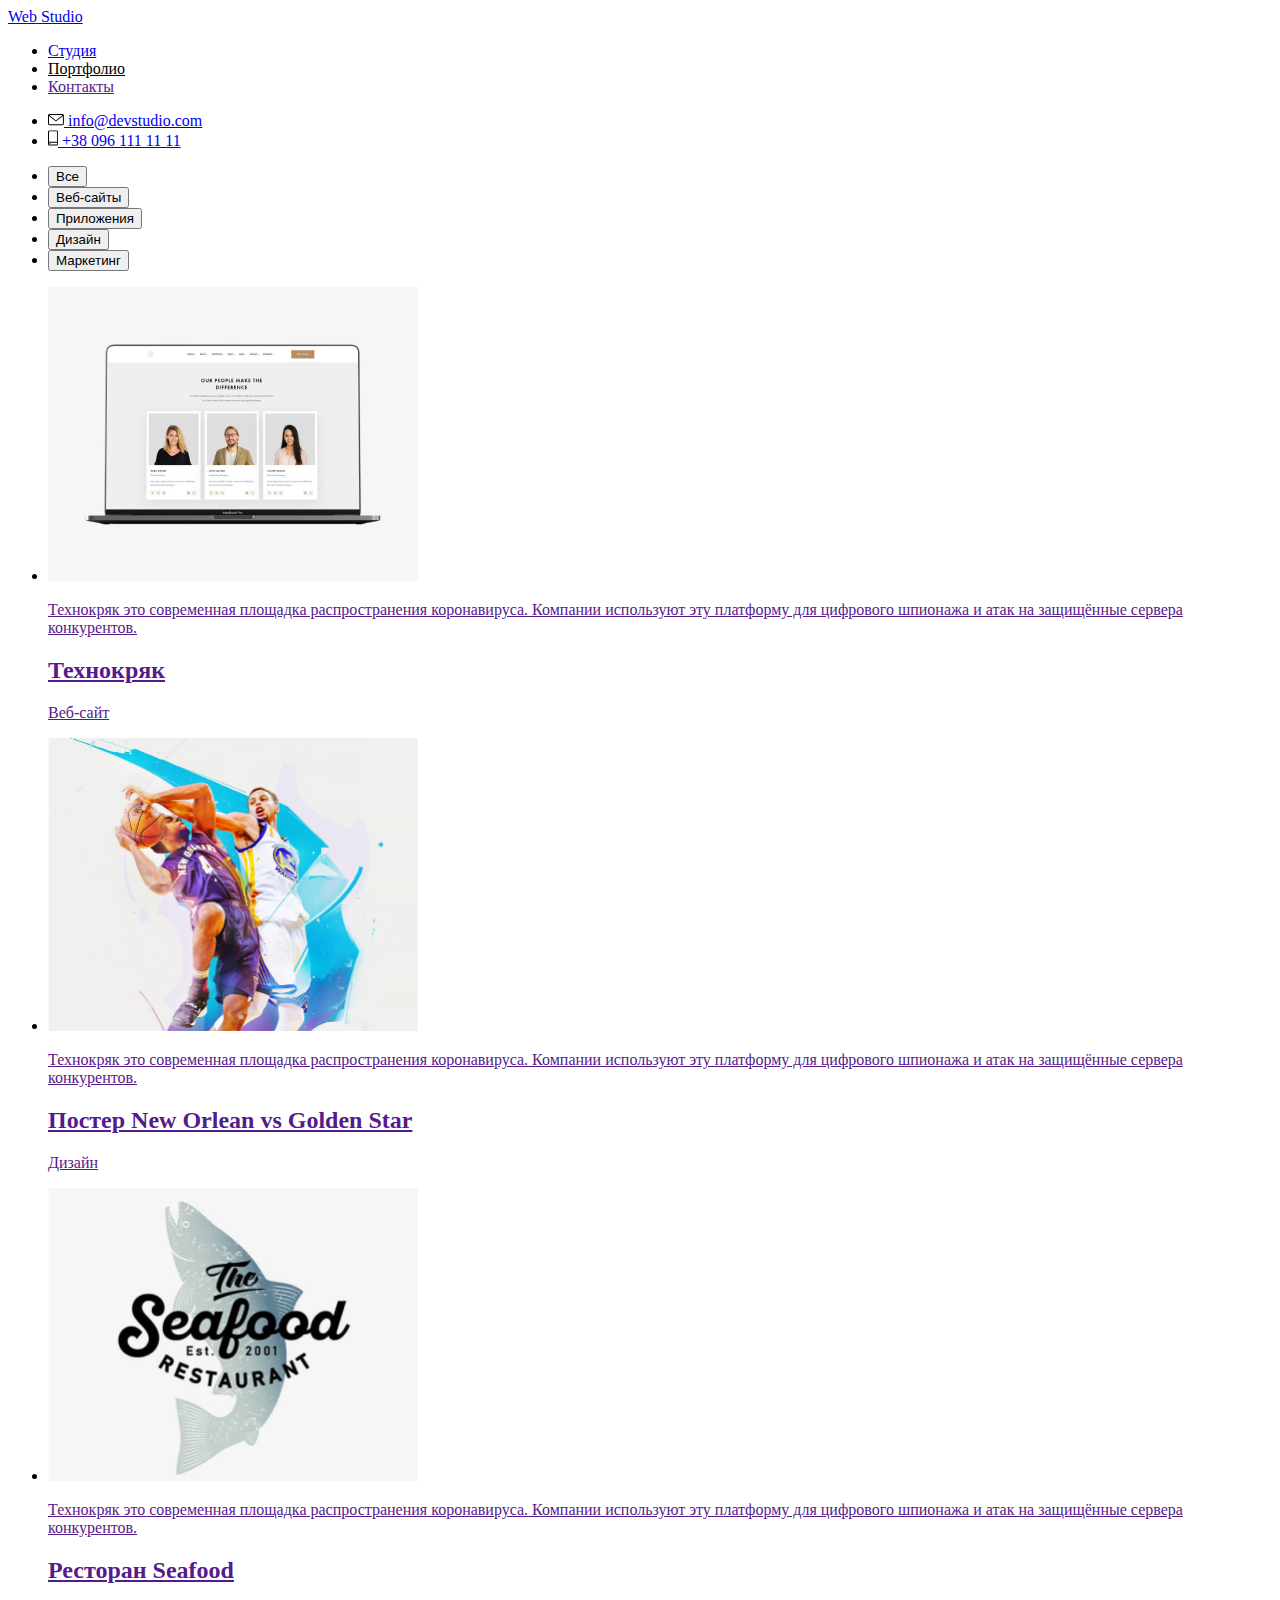
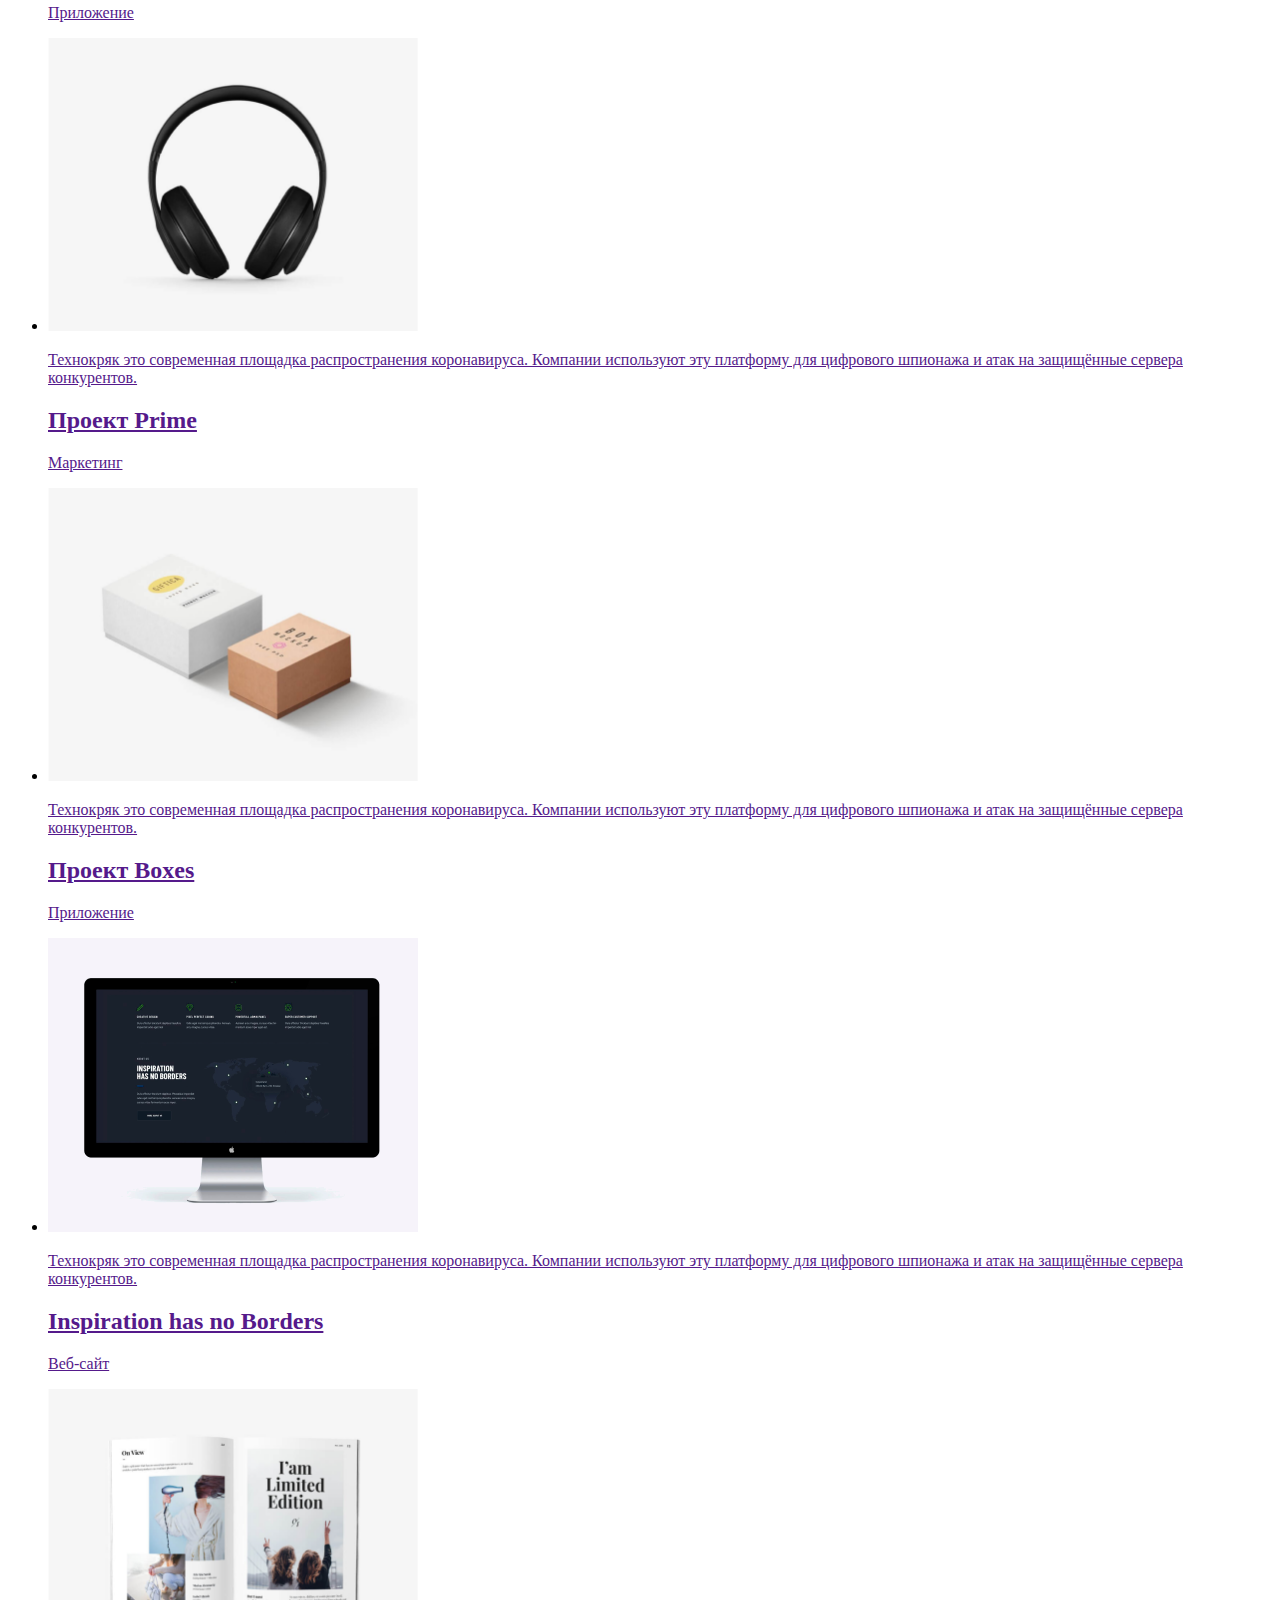
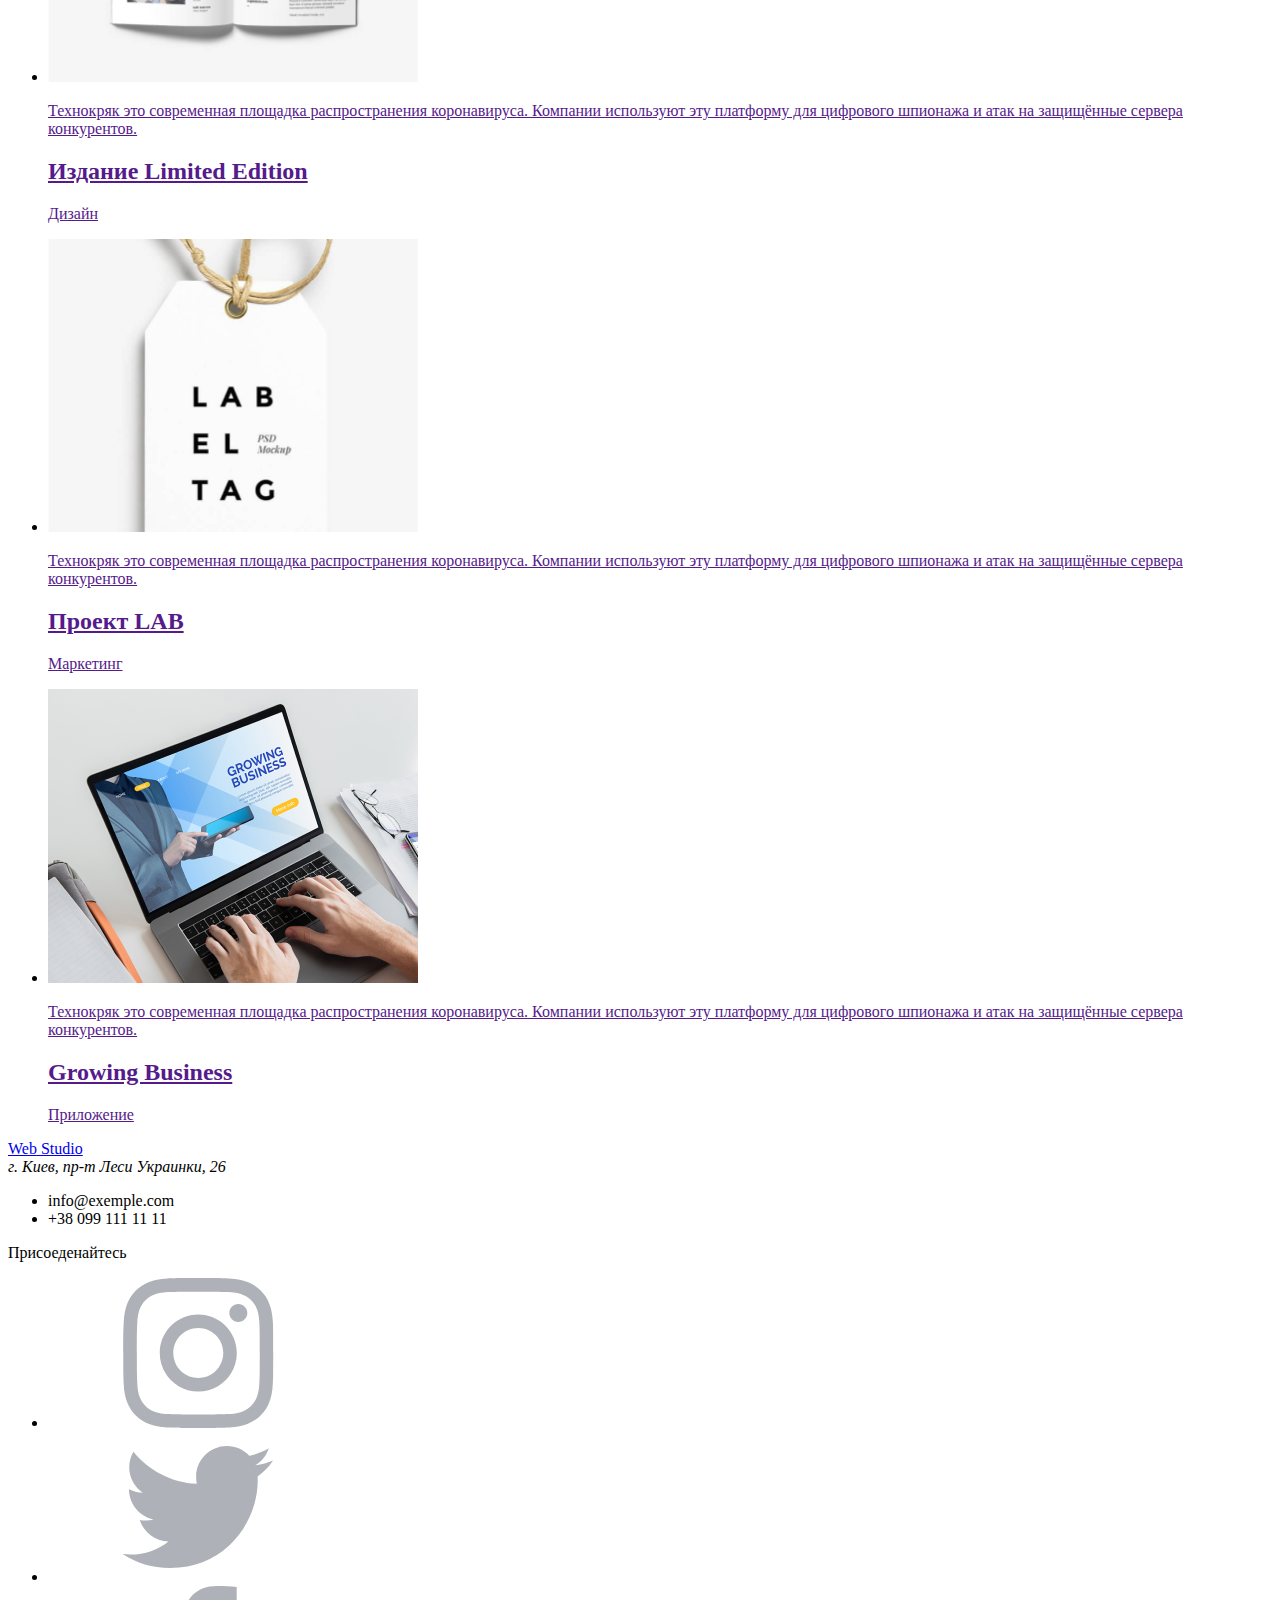
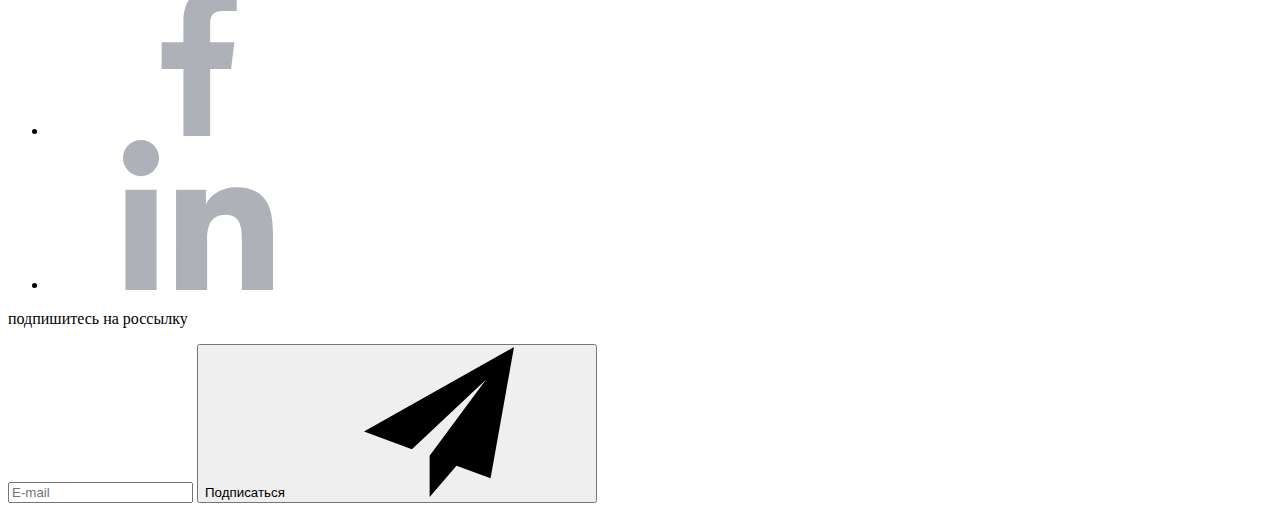
==== portfolio.html @ 9285f912 "верстает Студию в сцсс" ====
<!DOCTYPE html>
<html lang="ru">
<head>
    <meta charset="UTF-8">
    <meta name="viewport" content="width=device-width, initial-scale=1.0">
    <title>Portfolio</title>
    <link href="https://fonts.googleapis.com/css2?family=Raleway:wght@700&family=Roboto:wght@400;500;700;900&display=swap" 
          rel="stylesheet">
    <link rel="stylesheet" href="./css/styles.css">
    <link rel="stylesheet" href="./css/normalize.css"/>
</head>
<body>

    <!--шапка страницы-->
    <header  class="conteiner page-header">
        <nav class=" navigation">
            <a href="./index.html" class="logo"><span class="web">Web</span> Studio</a>
            
            <ul class="site-nav list">  
                <li class="link-item">
                    <a href="./index.html" class="link">Студия</a>
                </li>
                <li class="link-item">
                    <a href="./portfolio.html" class="curent link" style="color: var(--accent-color)">Портфолио</a>
                </li>
                <li class="link-item">
                    <a href="" class="link">Контакты</a>
                </li>      
            </ul>
        </nav>

        <ul class="site-auth list">  
            <li class="link-item">
                <a href="mailto:info@devstudio.com" class="contact-link">
                    <svg class="header-svg" width="16" height="12">
                        <use href="./images/sprite.svg#icon-letter"></use>
                    </svg>
                    info@devstudio.com 
                </a>
            </li>
            <li class="link-item">
                <a href="tel:+380961111111" class="contact-link">
                    <svg class="header-svg" width="10" height="16">
                        <use href="./images/sprite.svg#icon-smartphone"></use>
                    </svg>
                 +38 096 111 11 11 
                </a>
            </li>
        </ul>
    </header>

    <main class="conteiner">
        <section class="section">

        <!--фильтры-->
            <div class="filters">
                <ul class="list filters flexbox">
                    <li><button class="button filters">Все</button></li>
                    <li><button class="button filters">Веб-сайты</button></li>
                    <li><button class="button filters">Приложения</button></li>
                    <li><button class="button filters">Дизайн</button></li>
                    <li><button class="button filters">Маркетинг</button></li>
                </ul>  
            </div>

         <!--проэкты-->
         <h2 hidden>проэкты</h2>
         <div class="projects-portfolio">
            <ul class="projects-list list">
                <li class="projects-item">
                    <a href="" class="projects-link">
                        <div class="efect">
                            <img src="./images/pic/ноут.png" width="370" alt="ноут">
                            <div class="effects-title">
                                <p>Технокряк это современная площадка распространения коронавируса. 
                                Компании используют эту платформу для цифрового шпионажа и атак на защищённые сервера конкурентов.</p>        
                            </div>
                        </div>
                        <div class="card">
                            <h2 class="title">Технокряк</h2>
                            <p class="text">Веб-сайт</p>
                        </div>
                    </a>
                </li>
                <li class="projects-item">
                    <a href="" class="projects-link">
                        <div class="efect">
                            <img src="./images/pic/баскетболисты.png" width="370" alt="баскетболисты">
                            <div class="effects-title">
                                <p>Технокряк это современная площадка распространения коронавируса. 
                                Компании используют эту платформу для цифрового шпионажа и атак на защищённые сервера конкурентов.</p>        
                            </div>
                        </div>
                        <div class="card">
                            <h2 class="title">Постер New Orlean vs Golden Star</h2>
                            <p class="text">Дизайн</p>
                        </div>
                    </a>
                </li>
                <li class="projects-item">
                    <a href="" class="projects-link">
                        <div class="efect">
                            <img src="./images/pic/ресторан.png" width="370" alt="ресторан">
                            <div class="effects-title">
                                <p>Технокряк это современная площадка распространения коронавируса. 
                                Компании используют эту платформу для цифрового шпионажа и атак на защищённые сервера конкурентов.</p>        
                            </div>
                        </div>
                        <div class="card">
                            <h2 class="title">Ресторан Seafood</h2>
                            <p class="text">Приложение</p>
                        </div>
                    </a>
                </li>
                <li class="projects-item">
                    <a href="" class="projects-link">
                        <div class="efect">
                            <img src="./images/pic/наушники.png" width="370" alt="наушники">
                            <div class="effects-title">
                                <p>Технокряк это современная площадка распространения коронавируса. 
                                Компании используют эту платформу для цифрового шпионажа и атак на защищённые сервера конкурентов.</p>        
                            </div>
                        </div>
                        <div class="card">
                            <h2 class="title">Проект Prime</h2>
                            <p class="text">Маркетинг</p>
                        </div>
                    </a>
                </li>
                <li class="projects-item">
                    <a href="" class="projects-link">
                        <div class="efect">
                            <img src="./images/pic/коробки.png" width="370" alt="коробки">
                            <div class="effects-title">
                                <p>Технокряк это современная площадка распространения коронавируса. 
                                Компании используют эту платформу для цифрового шпионажа и атак на защищённые сервера конкурентов.</p>        
                            </div>
                        </div>
                        <div class="card">
                            <h2 class="title">Проект Boxes</h2>
                            <p class="text">Приложение</p>
                        </div>
                    </a>
                </li>
                <li class="projects-item">
                    <a href="" class="projects-link">
                        <div class="efect">
                            <img src="./images/pic/computer.png" width="370" alt="computer">
                            <div class="effects-title">
                                <p>Технокряк это современная площадка распространения коронавируса. 
                                Компании используют эту платформу для цифрового шпионажа и атак на защищённые сервера конкурентов.</p>        
                            </div>
                        </div>
                        <div class="card">
                            <h2 class="title">Inspiration has no Borders</h2>
                            <p class="text">Веб-сайт</p>
                        </div>
                    </a>
                </li>
                <li class="projects-item">
                    <a href="" class="projects-link">
                        <div class="efect">
                            <img src="./images/pic/книга.png" width="370" alt="книга">
                            <div class="effects-title">
                                <p>Технокряк это современная площадка распространения коронавируса. 
                                Компании используют эту платформу для цифрового шпионажа и атак на защищённые сервера конкурентов.</p>        
                            </div>
                        </div>
                        <div class="card">
                            <h2 class="title">Издание Limited Edition</h2>
                            <p class="text">Дизайн</p>
                        </div>    
                    </a>
                </li>
                <li class="projects-item">
                    <a href="" class="projects-link">
                        <div class="efect">
                            <img src="./images/pic/лаб.png" width="370" alt="LABELTEG">
                            <div class="effects-title">
                                <p>Технокряк это современная площадка распространения коронавируса. 
                                Компании используют эту платформу для цифрового шпионажа и атак на защищённые сервера конкурентов.</p>        
                            </div>
                        </div>
                        <div class="card">
                            <h2 class="title">Проект LAB</h2>
                            <p class="text">Маркетинг</p>
                        </div>    
                    </a>
                </li>
                <li class="projects-item">
                    <a href="" class="projects-link">
                        <div class="efect">
                            <img src="./images/pic/notebook.png" width="370" alt="notebook">
                            <div class="effects-title">
                                <p>Технокряк это современная площадка распространения коронавируса. 
                                Компании используют эту платформу для цифрового шпионажа и атак на защищённые сервера конкурентов.</p>        
                            </div>
                        </div>
                        <div class="card">
                            <h2 class="title">Growing Business</h2>
                            <p class="text">Приложение</p>
                        </div>    
                    </a>
                </li>
            </ul>
         </div>
        </section> 
    </main>

    <!--подвал-->
    <footer class="section">
        <div class="conteiner footer">   
            
            <!--контакты-->
            <div class="footer-box footer-contacts">
                <a href="./index.html" class="logo logo-footer"><span class="web">Web</span> Studio</a>
                <address class="address-item">г. Киев, пр-т Леси Украинки, 26</address>  
                <ul class="list contacts">
                    <li class="contacts-item">info@exemple.com</li>
                    <li class="contacts-item">+38 099 111 11 11</li>
                </ul>     
            </div>

            <!--соц.сети-->
            <div class="footer-box join ">
                <p class="text-footer">Присоеденайтесь</p>
                <ul class="list links-box-footer">
                    <li class="social-links-footer">
                        <a class="icon-link" href="" aria-label="Cсылка на instagram">
                            <svg class="icon-svg footer-svg">
                                <use href="./images/sprite.svg#icon-instagram"></use>
                            </svg>
                        </a>
                    </li>
                    <li class="social-links-footer">
                        <a class="icon-link" href="" aria-label="Cсылка на twitter">
                            <svg class="icon-svg footer-svg">
                                <use href="./images/sprite.svg#icon-twitter"></use>
                            </svg>
                        </a>
                    </li>
                    <li class="social-links-footer">
                        <a class="icon-link" href="" aria-label="Cсылка на facebook">
                            <svg class="icon-svg footer-svg">
                                <use href="./images/sprite.svg#icon-facebook"></use>
                            </svg>
                        </a>
                    </li>
                    <li class="social-links-footer">
                        <a class="icon-link" href="" aria-label="Cсылка на linkedin">
                            <svg class="icon-svg footer-svg">
                                <use href="./images/sprite.svg#icon-linkedin"></use>
                            </svg>
                        </a>
                    </li>
                </ul>
            </div>

            <!--подписка на россылку-->
            <div class="footer-box registery">
                <form class="form">
                    <p class="text-footer">подпишитесь на россылку</p>
                    <div class="e-mail-form">
                        <input 
                        type="e-meil" 
                        name="e-meil" 
                        id="e-meil" 
                        placeholder="E-mail"
                        />
                        <button class="button secondary" type="submit">Подписаться
                            <svg class="subscribe-svg" >
                                <use href="./images/sprite.svg#icon-iconsend"></use>
                            </svg>    
                        </button>
                    </div>
                </form>
            </div>
        </div>
    </footer>
    </body>
</html>
---- css/styles.css ----
/* .page-header {
    display: flex;
    height: 80px;
    border-bottom: 1px solid #ECECEC;
} */


/* SITE-NAU -AUTH */


/* .navigation {
    display: flex;
    align-items: center;
    margin-right: auto; 
} */

/* 
.link-item .contact-link,
.link-item .link {
    padding-top: 32px;
    padding-bottom: 32px;
    font-weight: 500;
    font-size: 14px;
    line-height: 1.14;
    text-decoration: none;
    color: var(--primary-text-color);
} 

.site-auth .contact-link {
    display: flex;
    align-items: center;
    color: var(--text-color);
    max-height: 80px;
}

.site-nav .link-item:not(:first-child) { 
    margin-left: 50px;
}

.site-auth .link-item:not(:first-child) { 
    margin-left: 30px;
}/*

 .header-svg {
    justify-content: center;
    align-items: center;
    margin-right: 10px;
    fill: currentColor;
} */

/* .contact-link > .header-svg:hover {
    --color4: var(--accent-color);
    transition-duration: 250ms;
    transition-timing-function: cubic-bezier(0.4, 0, 0.2, 1);
 }  */

/*.site-nav .link:hover,
.site-nav .link:focus,
.site-auth .contact-link:hover,
.site-auth .contact-link:focus { 
    color: var(--accent-color);
    transition-duration: 250ms;
    transition-timing-function: cubic-bezier(0.4, 0, 0.2, 1);
} 

.contact-link .header-svg:hover,
.contact-link .header-svg:focus {
    color: var(--accent-color);
    transition-duration: 250ms;
    transition-timing-function: cubic-bezier(0.4, 0, 0.2, 1);
}
/* 
.link {
    position: relative;
}

.curent.link::after {
    content: " ";
    position: absolute;
    display: block;
    width: 100%;
    border-bottom: 4px solid var(--accent-color);
    border-radius: 2px;
    bottom: 0;
} */


/* HERO */


/* .conteiner.hero-conteiner {
    display: block;
    padding: 0;
    
    max-width: 1600px;
    max-height: 600px;
    margin-left: auto;
    margin-right: auto;
    padding-top: 200px;
    padding-bottom: 200px;
    
    text-align: center;
    background-image: linear-gradient( 
        rgba(47, 48, 58, 0.4), 
        rgba(47, 48, 58, 0.4) ), url(
        ../images/Header.jpg);
    background-color: #C4C4C4;    
    background-repeat: no-repeat;
    background-size: cover;
    background-position: center;
}

.hero-title {
    margin: 0 0 20px;

    text-transform: uppercase;
    text-align: center;

    color: var(--primary-white-color);
    font-weight: 900;
    font-size: 44px;
    line-height: 1.36;
    letter-spacing: 0.06em;
    text-shadow: 0px 4px 4px rgba(0, 0, 0, 0.25);
} */


/* BUTTON */

 


/*Modal*/

/* .backdrop {
    position: fixed;
    top: 0;
    left: 0;
    width: 100%;
    height: 100%;

    z-index: 1;
    background: rgba(0, 0, 0, 0.2);
    transform: scale(1);
    transition-duration: 300ms;
    transition-timing-function: ease-in;

}

.backdrop.is-hidden {
    pointer-events: none;
    opacity: 0;
    transform: scale(0.25);
}

.modal {
    position: absolute;
    top: 50%;
    left: 50%;
    transform: translate(-50%, -50%);
    width: 528px;
    height: 580px;

    padding: 40px;
    box-shadow: 
    0px 1px 3px rgba(0, 0, 0, 0.12), 
    0px 1px 1px rgba(0, 0, 0, 0.14), 
    0px 2px 1px rgba(0, 0, 0, 0.2);
    border-radius: 4px;
    background: var(--primary-white-color);
}
  


span.close {
    display: inline-flex;
    justify-content: center;
    align-items: center;
    width: 18px;
    height: 18px;
} */




/*FORM*/

/* .modal-title {
    text-align: center;
    font-size: 20px;
    line-height: 1.15;
    margin: 0;
    padding-bottom: 12px;
}

.form {
    width: 100%;
    height: 100%;
}

.form-field {
    position: relative;
    display: flex;
    flex-direction: column;
}

 .form-label {
    display: block;
    margin-bottom: 4px;
    text-align: left;
    font-size: 12px;
    line-height: 1.167;
    letter-spacing: 0.01em;
    color: var(--text-color); 
}

.form-field.tel:focus .form-label {
    color: var(--accent-color);
}

.form-label:not(:last-child) {
    margin-top: 10px;
}

.form-input {
    display: inline-block;
    width: 100%;
    margin: 0;
    padding-top: 11px;
    padding-bottom: 11px;
    padding-left: 42px;
    border: 1px solid rgba(33, 33, 33, 0.2);
    border-radius: 4px;
}

.form-input:focus {
    outline: none;
    border: 1px solid var(--accent-color);
    transition-duration: 250ms;
    transition-timing-function: cubic-bezier(0.4, 0, 0.2, 1);
}

.form-input:focus + .form-svg {
    fill: var(--accent-color);
    transition-duration: 250ms;
    transition-timing-function: cubic-bezier(0.4, 0, 0.2, 1);
}

.form-svg {
    position: absolute;
    left: 12px;
    transform: translateY(55%);

    display: inline-flex;
    width: 18px;
    height: 18px;
    fill: var(--primary-text-color);
}

.form-field-sign {
    position: relative;
    margin-top: 20px;
    margin-bottom: 30px;
}

.check-input {
    position: absolute;
    width: 1px;
    height: 1px;
    margin: -1px;
    padding: 0;
    border: 0;
    overflow: hidden;
    clip: rect(0 0 0 0);
}

.accept-text {
    padding-left: 36px; 
    font-weight: 400;
    font-size: 14px;
    line-height: 1.71;
    letter-spacing: 0.03em;
    color: #757575;
}

span[class="check-box"] {
    position: absolute;
    margin-left: -22px;   
    margin-right: 7px;
    width: 16px;
    height: 15px;
    transform: translate(0%, 20%);

    background-color: var(--primary-white-color);
    outline: 0;
    border-radius:2px;
    box-shadow: 0 0 1pt 1pt var(--text-color);
}

.check-input:focus + .check-box {
    border: 1px solid var(--accent-color);
    box-shadow: 0 0 1pt 1pt var(--accent-color);
    transition-duration: 250ms;
    transition-timing-function: cubic-bezier(0.4, 0, 0.2, 1);
}

.check-input:focus:checked + .check-box {
    box-shadow: 0 0 1pt 1pt var(--text-color);
    background-color: var(--accent-color); 
    background-image: url(../images/svg/Vector.svg); 
    transition-duration: 250ms;
    transition-timing-function: cubic-bezier(0.4, 0, 0.2, 1);
}

.check-input:checked + .check-box {
    background-color: var(--accent-color); 
    background-image: url(../images/svg/Vector.svg); 
    box-shadow: none;
    transition-duration: 250ms;
    transition-timing-function: cubic-bezier(0.4, 0, 0.2, 1);
    background-size: cover;
} 

.agreement-link {
    display: inline-flex;
    flex-wrap: inherit;
    color: var(--accent-color); 
}

textarea {
    resize: none;
    height: 120px;
    padding: 12px 16px;
    border-color: rgba(33, 33, 33, 0.2);
    border-radius: 4px;
}

textarea:focus {
    outline: none;
    border: 1px solid var(--accent-color);
    border-radius: 4px;
    transition-duration: 250ms;
    transition-timing-function: cubic-bezier(0.4, 0, 0.2, 1);
}

textarea::placeholder {
    color: var(--text-color);
    line-height: 1.14;
    letter-spacing: 0.01em;
}

.button[type="submit"] {
    display: flex;
    font-family: Roboto;
    font-weight: 700;
    color: var(--primary-white-color);
    background-color: var(--accent-color);
    margin-right: auto;
    margin-left: auto;
} */



/* ОСОБЕННОСТИ */
/* 
.list.features {
    display: flex;
}

.features-box {
    width: calc((100% - 30px * 3) / 4);
    margin-right: 30px;
}

.features-box:nth-child(4n) {
    margin-right: 0;
}

.features .title {
    font-size: 14px;
    line-height: 1.14;
    text-transform: uppercase;
    color: var(--primary-text-color);
    margin-top: 0;
    margin-top: 30px;
    margin-bottom: 10px;
}

.features-box > p {
    margin: 0;
}

.icon-features {
    width: 270px;
    height: 120px;
    padding: 25px 102px;
    background: #F5F4FA;
    border-radius: 4px;
}

.features-svg {
    background-size: contain;
    width: 70px;
    height: 70px;
    fill: currentColor;
} */


/* Чем мы занимаемся */

/* 
.section-title {
    font-size: 36px;
    line-height: 1.16;
    text-align: center;
    color: var(--primary-text-color);
    margin: 0;
    padding-bottom: 50px;
}

.work-box .text {
    display: inline-flex;
    justify-content: center;
    align-items: center;
    height: 70px;
    margin: 0;
    position: absolute;
    bottom: 0;
    left: 0;
    right: 0;

    text-transform: uppercase;
    font-size: 14px;
    line-height: 1.14;
    background: rgba(47, 48, 58, 0.8);
    color: var(--primary-white-color); 
}

.list.work {
    display: flex; 
    padding-top: 50px;
}

.work-box {
    width: calc((100% - 30px * 2) / 3);
    margin-right: 30px;
    position: relative;
}

.work-box >img {
    display: block;
}

.work-box:nth-child(3n) {
    margin-right: 0;
}
 */


/* НАША КОМАНДА */


/* .conteiner.team {
    background-color: #F5F4FA;
    padding-top: 94px;
    padding-bottom: 94px;
}

.list.team {
    display: flex;
}

.team .team-title {
    margin: 30px 0 0;   
    text-align: center;
    font-weight: 500;
    font-size: 16px;
    line-height: 1.19;
    color: var(--primary-text-color);
}

.team .team-text { 
    font-size: 16px;
    line-height: 1.19;
    text-align: center;
    color: var(--text-color);
    margin: 10px 0 0;
}

.team-member {
    width: calc((100% - 30px * 3) / 4);
    margin-right: 30px;
    background-color: #fff;
    box-shadow: 
    0px 1px 3px rgba(0, 0, 0, 0.12), 
    0px 1px 1px rgba(0, 0, 0, 0.14), 
    0px 2px 1px rgba(0, 0, 0, 0.2);
    border-radius: 0px 0px 4px 4px;
}

.team-member:hover {
    box-shadow: 0px 4px 4px rgba(0, 0, 0, 0.25);
    transition-duration: 250ms;
    transition-timing-function: cubic-bezier(0.4, 0, 0.2, 1);
}

.team-member:nth-child(4n) {
    margin-right: 0;
}

.social-link-box {
    display: flex;  
    padding: 16px 32px 24px;    
}

.social-link:not(:last-child) {
    margin-right: 10px;
} */

/* .icon-link {
    display: flex;
    align-items: center;
    justify-content: center;
    border-radius: 50%;
    width: 44px;
    height: 44px;
}

.icon-link:hover,
.icon-link:focus {
    color: var(--accent-color);
    transition-duration: 250ms;
    transition-timing-function: cubic-bezier(0.4, 0, 0.2, 1);
} */

/* .icon-svg {
    width: 20px;
    height: 20px;
} 

.icon-link:hover > .icon-svg {
    --color4: #FFFFFF;
    transition-duration: 250ms;
    transition-timing-function: cubic-bezier(0.4, 0, 0.2, 1);
}*/


/* CLIENTS */


.clients-list-box  {
    display: flex;
}

.clients-list {
    width: calc((100% - 30px * 5) / 6);
    margin-right: 30px;
}

/* .icon-client-link {
    display: flex;
    justify-content: center;
    align-items: center;
    width: 170px;
    height: 90px;
    border: 1px solid #afb1b8;
    border-radius: 4px;
}

.icon-client-link:hover,
.icon-client-link:focus {
    border: 1px solid var(--accent-color);
    transition-duration: 250ms;
    transition-timing-function: cubic-bezier(0.4, 0, 0.2, 1);
}

.icon-client-link:hover > .client-svg,
.icon-client-link:focus > .client-svg {
    --color4: #2196F3;
    transition-duration: 250ms;
    transition-timing-function: cubic-bezier(0.4, 0, 0.2, 1);
} */


/* FOOTER */

/* .conteiner.footer {
    display: flex;
    justify-content: space-between;
    padding-top: 72px;
    padding-bottom: 60px;
    font-size: 14px;
    line-height: 1.71;
    background: #2F303A;
    color: var(--primary-white-color); 
}

/* .logo.logo-footer {    
    color: var(--primary-white-color);
    margin-top: -12px;
} 

address {
    font-style: normal;
    margin-top: 20px;
}

.list.contacts .contacts-item {
    margin-top: 9px;
}

.list.contacts  {
    color: rgba(255, 255, 255, 0.6);
    text-decoration: none
}

.footer-box.join {
    margin-top: 12px;
}

.links-box-footer {
    display: flex;
}

.social-links-footer:not(:last-child) {
    margin-right: 10px;
}

.social-links-footer > .icon-link {
    background-color: rgba(255, 255, 255, 0.1);
}

.icon-svg.footer-svg {
    --color4: #FFFFFF;
}

/* .icon-link:hover,
.icon-link:focus {
    background-color: var(--accent-color);
    transition-duration: 250ms;
    transition-timing-function: cubic-bezier(0.4, 0, 0.2, 1);
} */

/* .conteiner.footer .text-footer {
    margin-top: 0;
    margin-bottom: 20px;    
    text-transform: uppercase;
    line-height: 1.14;
    font-weight: 700;
    letter-spacing: 0.03em;
}

.footer-box.registery {
    width: calc((100% - 30px) / 2);
    margin-top: 12px
}

.e-mail-form {
    display: flex;
    width: auto;
}

.e-mail-form >input {
    width: 100%;
    margin-right: 12px;
    align-items: center;
    padding-top: 15px;
    padding-bottom: 15px;
    padding-left: 16px;
    border: 1px solid rgba(255, 255, 255, 0.3);
    border-radius: 4px;
    font-size: 16px;
    line-height: 1.25;
    letter-spacing: 0.03em;
    background: transparent;
}

.footer-box .button.secondary >.icon-send {
    display: inline-flex;
    align-items: center;
    justify-content: center;
    margin-left: 10px;
    width: 24px;
    height: 24px;
}
.subscribe-svg {
    width: 24px;
    height: 24px;
    margin-left: 10px;
    fill: currentColor;
} */


/* ПОРТФОЛИО */


/* .button.filters {
    width: auto;
    padding: 6px 22px;
    font-weight: 500;
    line-height: 1.63;
    letter-spacing: 0.03em;
} 

.list.filters.flexbox > li:not(:first-child) {
    margin-left: 8px;
}

/* .button.filters:hover {
    color: var(--primary-white-color);
    background-color: var(--accent-color);
    box-shadow: 
    0px 3px 1px rgba(0, 0, 0, 0.1), 
    0px 1px 2px rgba(0, 0, 0, 0.08), 
    0px 2px 2px rgba(0, 0, 0, 0.12);
    transition-duration: 250ms;
    transition-timing-function: cubic-bezier(0.4, 0, 0.2, 1);
} 

.flexbox {
    display: flex;
    justify-content: center;
    margin-bottom: 50px;
}
*/



/* PROJECTS */


/* .projects-list {
    display: flex;
    flex-wrap: wrap;
}

.projects-link {
    display: inline-block;
    text-decoration: none;
}

.projects-list > .projects-item {
    width: calc((100% - 30px * 2) / 3);
    margin-right: 30px;
    margin-bottom: 30px;
    border: 1px solid #EEEEEE;
}

.projects-item:hover {
    box-shadow: 
    0px 1px 1px rgba(0, 0, 0, 0.12), 
    0px 4px 4px rgba(0, 0, 0, 0.06), 
    0px 4px 6px rgba(0, 0, 0, 0.16);
    transition-duration: 250ms;
    transition-timing-function: cubic-bezier(0.4, 0, 0.2, 1);
}

.projects-item:nth-child(3n) {
    margin-right: 0;
}

.projects-item:nth-last-child(-n + 3) {
    margin-bottom: 0;
}

.efect > img {
    display: block;
}

.projects-item .card > .title {
    margin: 0 0 4px ;
    font-weight: 700;
    font-size: 18px;
    line-height: 2;
    letter-spacing: 0.06em;
    color: var(--primary-text-color);
}

.projects-item .card > .text {
    margin: 0;
    font-weight: 400;
    font-size: 16px;
    line-height: 1.87;
    color: var(--text-color);
}

.card {
   padding: 20px 24px;
   margin: 0;
   border-style: none;
}

.efect {
    position: relative;
    overflow: hidden; 
}

.projects-item:hover .effects-title {
    transform: translatey(0);
}

.effects-title {
    position: absolute;
    top: 0;
    margin: 0;
    padding: 63px 24px;
    
    font-size: 18px;
    line-height: 1.56;
    color: #FFFFFF;
    background-color: rgba(33, 150, 243, 0.9);

    transform: translatey(100%);
    transition-duration: 250ms;
    transition-timing-function: cubic-bezier(0.4, 0, 0.2, 1);
} */







/* цвет текста заголовка черный #212121; */
/* вторичный цвет, абзац, #757575; */
/* белый цвет #FFFFFF; */
/* емейл напис rgba(255, 255, 255, 0.6) */
/*  иконки background: #E5E5E5; */
/* страниця вторичний цвет background: #F5F4FA; */
/* интерактивная подсветка цвет  #2196F3; */
/*  фон надписов "чем мы занимаемся"background: rgba(47, 48, 58, 0.8); */
/* фон наша команда background: #F5F4FA; */
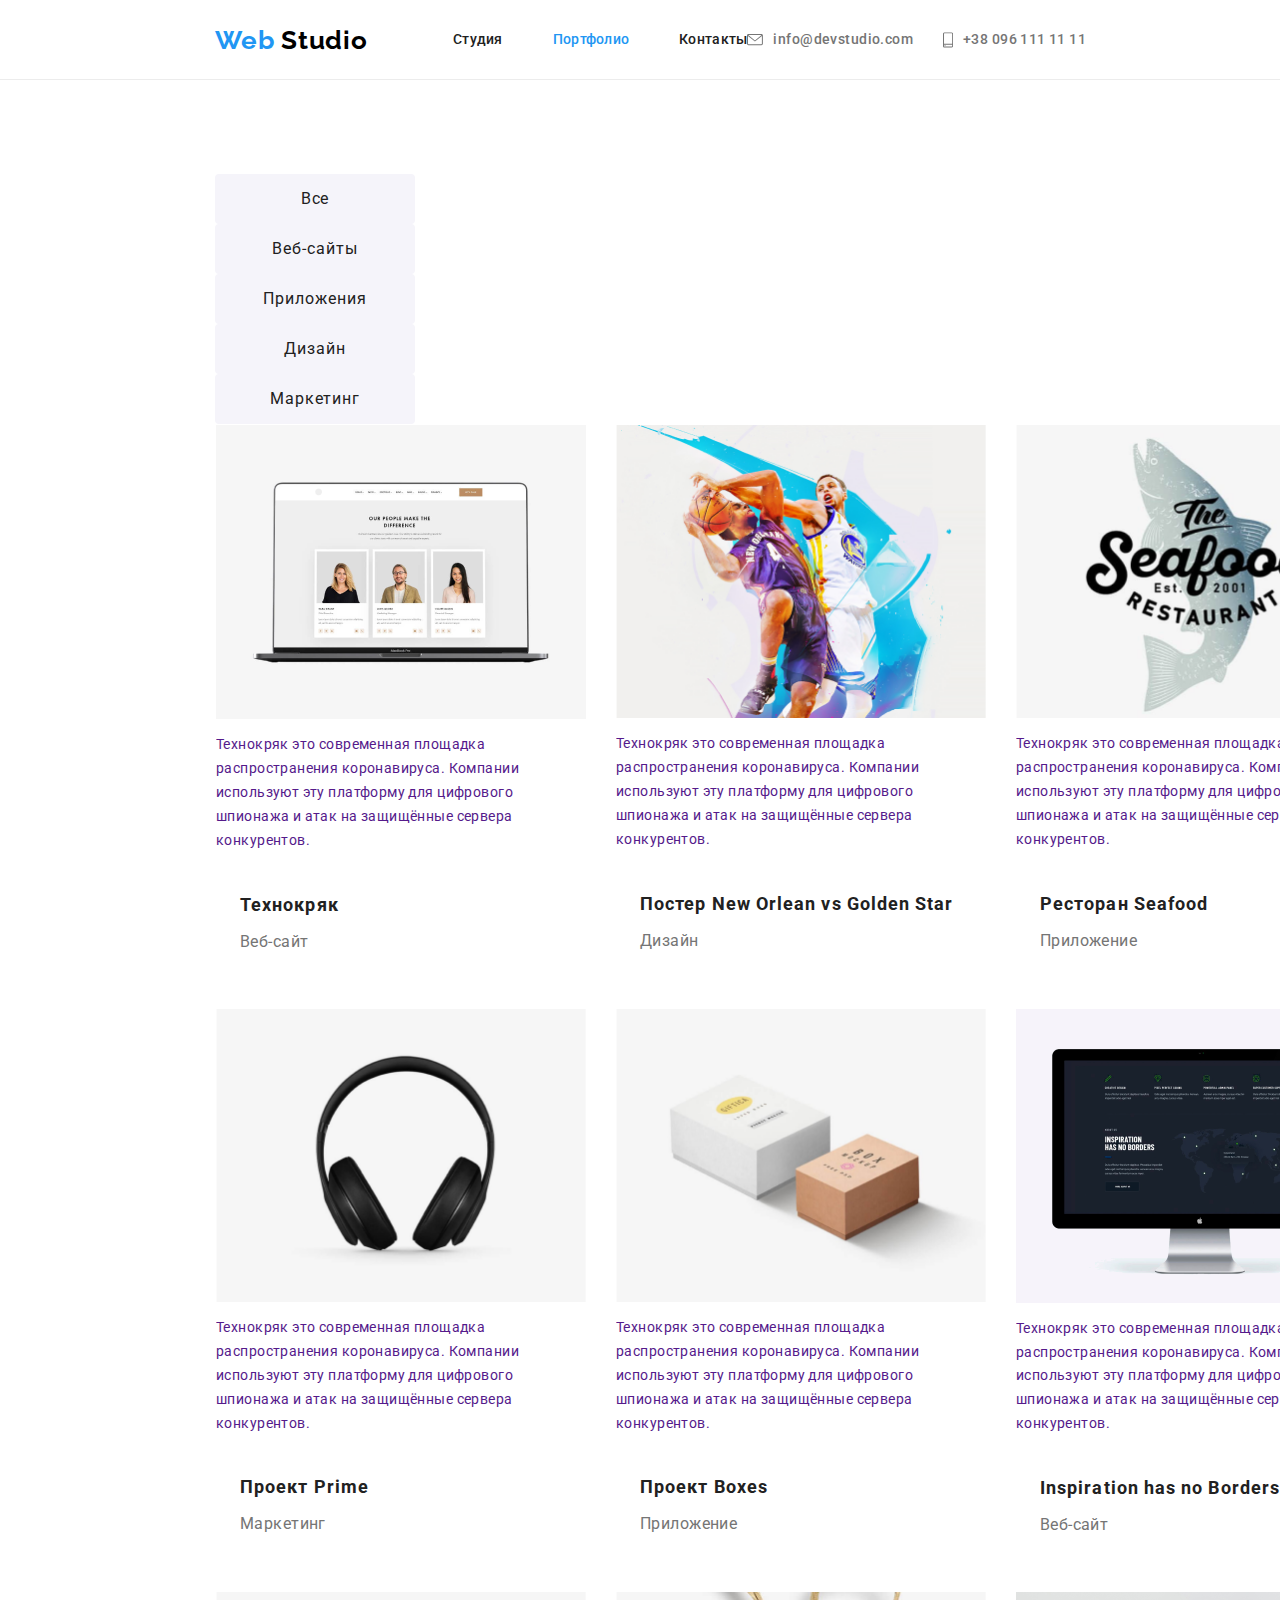
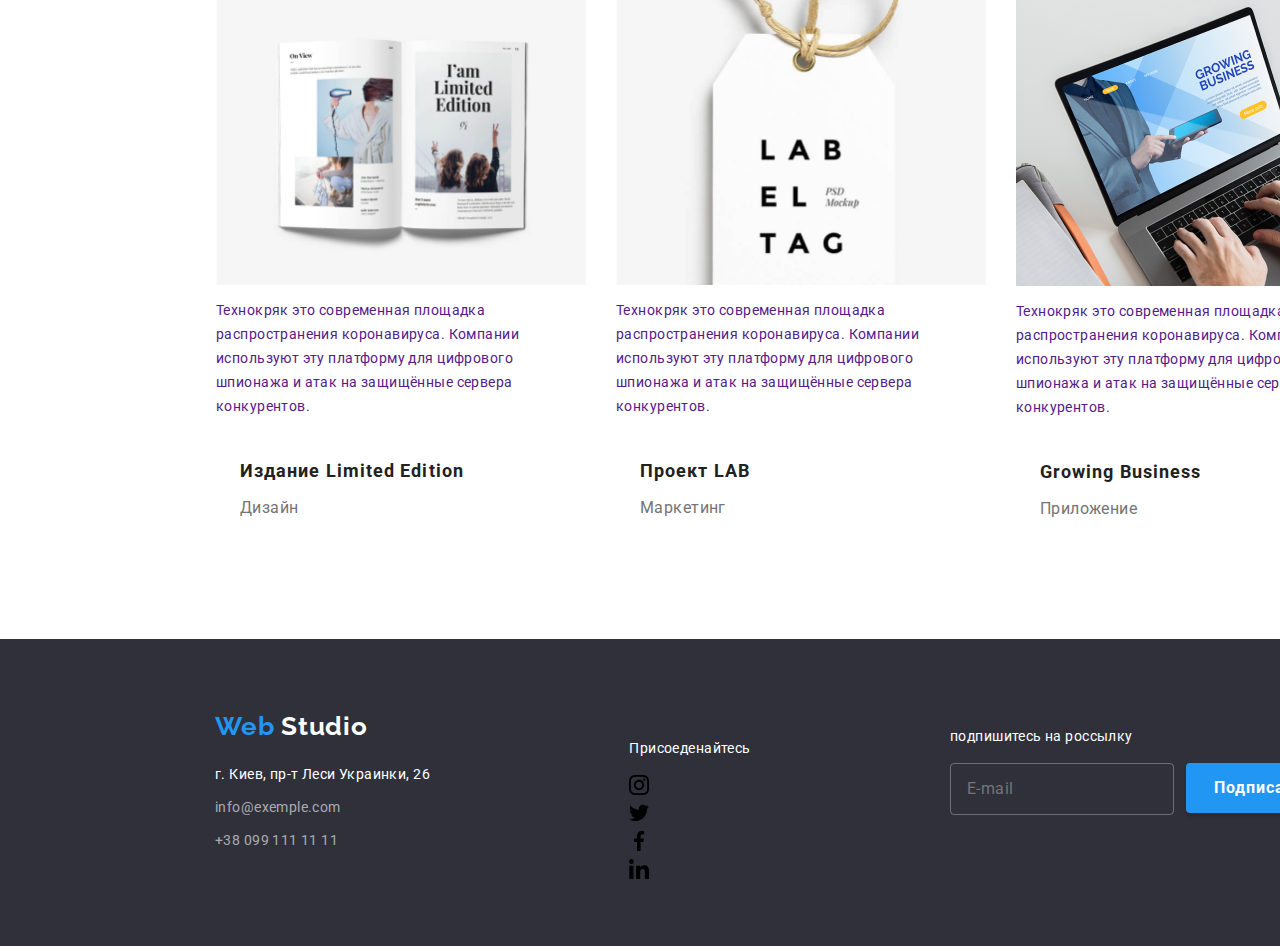
==== commit 1e066891: "переность код в сцсс" ====
--- a/portfolio.html
+++ b/portfolio.html
@@ -6,8 +6,7 @@
     <title>Portfolio</title>
     <link href="https://fonts.googleapis.com/css2?family=Raleway:wght@700&family=Roboto:wght@400;500;700;900&display=swap" 
           rel="stylesheet">
-    <link rel="stylesheet" href="./css/styles.css">
-    <link rel="stylesheet" href="./css/normalize.css"/>
+    <link rel="stylesheet" href="./css/portfolio.min.css"/>
 </head>
 <body>
 
@@ -21,7 +20,7 @@
                     <a href="./index.html" class="link">Студия</a>
                 </li>
                 <li class="link-item">
-                    <a href="./portfolio.html" class="curent link" style="color: var(--accent-color)">Портфолио</a>
+                    <a href="./portfolio.html" class="curent link" style="color: #2196f3">Портфолио</a>
                 </li>
                 <li class="link-item">
                     <a href="" class="link">Контакты</a>
@@ -268,7 +267,7 @@
                         placeholder="E-mail"
                         />
                         <button class="button secondary" type="submit">Подписаться
-                            <svg class="subscribe-svg" >
+                            <svg class="footer-subscribe-svg" >
                                 <use href="./images/sprite.svg#icon-iconsend"></use>
                             </svg>    
                         </button>
--- a/css/portfolio.min.css
+++ b/css/portfolio.min.css
@@ -0,0 +1,2 @@
+/*! normalize.css v8.0.1 | MIT License | github.com/necolas/normalize.css */html{line-height:1.15;-webkit-text-size-adjust:100%}body{margin:0}main{display:block}h1{font-size:2em;margin:0.67em 0}hr{-webkit-box-sizing:content-box;box-sizing:content-box;height:0;overflow:visible}pre{font-family:monospace, monospace;font-size:1em}a{background-color:transparent}abbr[title]{border-bottom:none;text-decoration:underline;-webkit-text-decoration:underline dotted;text-decoration:underline dotted}b,strong{font-weight:bolder}code,kbd,samp{font-family:monospace, monospace;font-size:1em}small{font-size:80%}sub,sup{font-size:75%;line-height:0;position:relative;vertical-align:baseline}sub{bottom:-0.25em}sup{top:-0.5em}img{border-style:none}button,input,optgroup,select,textarea{font-family:inherit;font-size:100%;line-height:1.15;margin:0}button,input{overflow:visible}button,select{text-transform:none}button,[type="button"],[type="reset"],[type="submit"]{-webkit-appearance:button}button::-moz-focus-inner,[type="button"]::-moz-focus-inner,[type="reset"]::-moz-focus-inner,[type="submit"]::-moz-focus-inner{border-style:none;padding:0}button:-moz-focusring,[type="button"]:-moz-focusring,[type="reset"]:-moz-focusring,[type="submit"]:-moz-focusring{outline:1px dotted ButtonText}fieldset{padding:0.35em 0.75em 0.625em}legend{-webkit-box-sizing:border-box;box-sizing:border-box;color:inherit;display:table;max-width:100%;padding:0;white-space:normal}progress{vertical-align:baseline}textarea{overflow:auto}[type="checkbox"],[type="radio"]{-webkit-box-sizing:border-box;box-sizing:border-box;padding:0}[type="number"]::-webkit-inner-spin-button,[type="number"]::-webkit-outer-spin-button{height:auto}[type="search"]{-webkit-appearance:textfield;outline-offset:-2px}[type="search"]::-webkit-search-decoration{-webkit-appearance:none}::-webkit-file-upload-button{-webkit-appearance:button;font:inherit}details{display:block}summary{display:list-item}template{display:none}[hidden]{display:none}*,*:before,*:after{-webkit-box-sizing:border-box;box-sizing:border-box}body{margin:0px 0px 0px 0px;font-family:Roboto;font-style:normal;font-weight:400;font-size:14px;line-height:1.71;letter-spacing:0.03em;background-color:#fff;color:#757575}nav{display:-webkit-box;display:-ms-flexbox;display:flex;font-weight:500;line-height:1.14;letter-spacing:0.02em;color:#212121}h1,h2,h3,h4,h5{color:#212121;font-weight:700}.list{list-style:none;padding:0;margin:0}.web{color:#2196F3}.conteiner{width:1600px;padding-left:215px;padding-right:215px;margin-left:auto;margin-right:auto}.section{margin-top:94px}address{font-style:normal;margin-top:20px}.button{display:-webkit-inline-box;display:-ms-inline-flexbox;display:inline-flex;-webkit-box-align:center;-ms-flex-align:center;align-items:center;-webkit-box-pack:center;-ms-flex-pack:center;justify-content:center;text-decoration:none;width:200px;height:50px;padding:10px 32px;border-radius:4px;background-color:#F5F4FA;border:none;font-size:16px;line-height:1.88;letter-spacing:0.06em;color:#212121;cursor:pointer}.button.primary{color:#fff;background-color:#2196F3}.button.primary:hover,.button.primary:focus{-webkit-transition-duration:250ms;transition-duration:250ms;-webkit-transition-timing-function:cubic-bezier(0.4, 0, 0.2, 1);transition-timing-function:cubic-bezier(0.4, 0, 0.2, 1);color:#2196F3;background-color:#fff;fill:#2196F3}.button[type="submit"]{display:-webkit-box;display:-ms-flexbox;display:flex;font-family:Roboto;font-weight:700;color:#fff;background-color:#2196F3;margin-right:auto;margin-left:auto}.button.secondary{padding:10px 28px;-webkit-box-shadow:0px 4px 4px rgba(0,0,0,0.15);box-shadow:0px 4px 4px rgba(0,0,0,0.15);color:#fff;background-color:#2196F3}.button.secondary:hover,.button.secondary:focus{-webkit-transition-duration:250ms;transition-duration:250ms;-webkit-transition-timing-function:cubic-bezier(0.4, 0, 0.2, 1);transition-timing-function:cubic-bezier(0.4, 0, 0.2, 1);color:#2196F3;background-color:#fff;fill:#2196F3}.button.secondary>.icon-send{display:-webkit-inline-box;display:-ms-inline-flexbox;display:inline-flex;-webkit-box-align:center;-ms-flex-align:center;align-items:center;-webkit-box-pack:center;-ms-flex-pack:center;justify-content:center;margin-left:10px;width:24px;height:24px}.btn-close{position:absolute;top:8px;right:8px;width:30px;height:30px;padding:0;border-radius:50%;outline:none;border:1px solid rgba(0,0,0,0.1);background-color:#fff;cursor:pointer}.btn-close:hover>span[class="close"],.btn-close:focus>span[class="close"]{color:#2196F3}.button.menu-btn{width:auto;padding:6px 22px;font-weight:500;line-height:1.63;letter-spacing:0.03em}.button.menu-btn:hover{color:#fff;background-color:#2196F3;-webkit-box-shadow:0px 3px 1px rgba(0,0,0,0.1),0px 1px 2px rgba(0,0,0,0.08),0px 2px 2px rgba(0,0,0,0.12);box-shadow:0px 3px 1px rgba(0,0,0,0.1),0px 1px 2px rgba(0,0,0,0.08),0px 2px 2px rgba(0,0,0,0.12);-webkit-transition-duration:250ms;transition-duration:250ms;-webkit-transition-timing-function:cubic-bezier(0.4, 0, 0.2, 1);transition-timing-function:cubic-bezier(0.4, 0, 0.2, 1)}.logo{font-family:Raleway;font-weight:700;font-size:26px;line-height:1.19;letter-spacing:0.03em;color:#000000;text-decoration:none}.navigation .logo{width:153px;padding-top:25px;padding-bottom:25px;margin-right:85px}.logo.logo-footer{color:#fff;margin-top:-12px}.site-nav{display:-webkit-box;display:-ms-flexbox;display:flex;-webkit-box-align:center;-ms-flex-align:center;align-items:center;margin-right:auto}.site-nav .link-item:not(:first-child){margin-left:50px}.site-nav .link{padding-top:32px;padding-bottom:32px;font-weight:500;font-size:14px;line-height:1.14;text-decoration:none;color:#212121}.site-nav .link:hover,.site-nav .link:focus{color:#2196F3;-webkit-transition-duration:250ms;transition-duration:250ms;-webkit-transition-timing-function:cubic-bezier(0.4, 0, 0.2, 1);transition-timing-function:cubic-bezier(0.4, 0, 0.2, 1)}.site-auth{display:-webkit-box;display:-ms-flexbox;display:flex;-webkit-box-align:center;-ms-flex-align:center;align-items:center;margin-right:auto}.site-auth .link-item:not(:first-child){margin-left:30px}.site-auth .contact-link{display:-webkit-box;display:-ms-flexbox;display:flex;-webkit-box-align:center;-ms-flex-align:center;align-items:center;max-height:80px;padding-top:32px;padding-bottom:32px;font-weight:500;font-size:14px;line-height:1.14;text-decoration:none;color:#757575}.site-auth .contact-link:hover,.site-auth .contact-link:focus{color:#2196F3;-webkit-transition-duration:250ms;transition-duration:250ms;-webkit-transition-timing-function:cubic-bezier(0.4, 0, 0.2, 1);transition-timing-function:cubic-bezier(0.4, 0, 0.2, 1)}.form{width:100%;height:100%}.form-label{display:block;margin-bottom:4px;text-align:left;font-size:12px;line-height:1.167;letter-spacing:0.01em;color:#757575}.form-label:not(:last-child){margin-top:10px}.form-field{position:relative;display:-webkit-box;display:-ms-flexbox;display:flex;-webkit-box-orient:vertical;-webkit-box-direction:normal;-ms-flex-direction:column;flex-direction:column}.form-field:focus .form-label{color:#2196F3}.form-input{display:inline-block;width:100%;margin:0;padding-top:11px;padding-bottom:11px;padding-left:42px;border:1px solid rgba(33,33,33,0.2);border-radius:4px}.form-input:focus{outline:none;border:1px solid #2196F3;-webkit-transition-duration:250ms;transition-duration:250ms;-webkit-transition-timing-function:cubic-bezier(0.4, 0, 0.2, 1);transition-timing-function:cubic-bezier(0.4, 0, 0.2, 1)}.form-input:focus+.form-svg{fill:#2196F3;-webkit-transition-duration:250ms;transition-duration:250ms;-webkit-transition-timing-function:cubic-bezier(0.4, 0, 0.2, 1);transition-timing-function:cubic-bezier(0.4, 0, 0.2, 1)}.form-svg{position:absolute;left:12px;-webkit-transform:translateY(55%);transform:translateY(55%);display:-webkit-inline-box;display:-ms-inline-flexbox;display:inline-flex;width:18px;height:18px;fill:#212121}.form-field-sign{position:relative;margin-top:20px;margin-bottom:30px}.form-check-input{position:absolute;width:1px;height:1px;margin:-1px;padding:0;border:0;overflow:hidden;clip:rect(0 0 0 0)}.form-check-input:focus+.check-box{border:1px solid #2196F3;-webkit-box-shadow:0 0 1pt 1pt #2196F3;box-shadow:0 0 1pt 1pt #2196F3;-webkit-transition-duration:250ms;transition-duration:250ms;-webkit-transition-timing-function:cubic-bezier(0.4, 0, 0.2, 1);transition-timing-function:cubic-bezier(0.4, 0, 0.2, 1)}.form-check-input:focus:checked+.check-box{-webkit-box-shadow:0 0 1pt 1pt #757575;box-shadow:0 0 1pt 1pt #757575;background-color:#2196F3;background-image:url(../images/svg/Vector.svg);-webkit-transition-duration:250ms;transition-duration:250ms;-webkit-transition-timing-function:cubic-bezier(0.4, 0, 0.2, 1);transition-timing-function:cubic-bezier(0.4, 0, 0.2, 1)}.form-check-input:checked+.check-box{background-color:#2196F3;background-image:url(../images/svg/Vector.svg);-webkit-box-shadow:none;box-shadow:none;-webkit-transition-duration:250ms;transition-duration:250ms;-webkit-transition-timing-function:cubic-bezier(0.4, 0, 0.2, 1);transition-timing-function:cubic-bezier(0.4, 0, 0.2, 1);background-size:cover}.form-accept-text{padding-left:36px;font-weight:400;font-size:14px;line-height:1.71;letter-spacing:0.03em;color:#757575}.form-agreement-link{display:-webkit-inline-box;display:-ms-inline-flexbox;display:inline-flex;-ms-flex-wrap:inherit;flex-wrap:inherit;color:#2196F3}span[class="check-box"]{position:absolute;margin-left:-22px;margin-right:7px;width:16px;height:15px;-webkit-transform:translate(0%, 20%);transform:translate(0%, 20%);background-color:#fff;outline:0;border-radius:2px;-webkit-box-shadow:0 0 1pt 1pt #757575;box-shadow:0 0 1pt 1pt #757575}textarea{resize:none;height:120px;padding:12px 16px;border-color:rgba(33,33,33,0.2);border-radius:4px}textarea:focus{outline:none;border:1px solid #2196F3;border-radius:4px;-webkit-transition-duration:250ms;transition-duration:250ms;-webkit-transition-timing-function:cubic-bezier(0.4, 0, 0.2, 1);transition-timing-function:cubic-bezier(0.4, 0, 0.2, 1)}.e-mail-form{display:-webkit-box;display:-ms-flexbox;display:flex;width:auto}.e-mail-form>input{width:100%;margin-right:12px;-webkit-box-align:center;-ms-flex-align:center;align-items:center;padding-top:15px;padding-bottom:15px;padding-left:16px;border:1px solid rgba(255,255,255,0.3);border-radius:4px;font-size:16px;line-height:1.25;letter-spacing:0.03em;background:transparent}.icon-svg{width:20px;height:20px}.icon-svg .footer-svg{--color4: $primary-white-color}.icon-link:hover>.icon-svg{--color4: $primary-white-color;-webkit-transition-duration:250ms;transition-duration:250ms;-webkit-transition-timing-function:cubic-bezier(0.4, 0, 0.2, 1);transition-timing-function:cubic-bezier(0.4, 0, 0.2, 1)}.icon-features{width:270px;height:120px;padding:25px 102px;background:#F5F4FA;border-radius:4px}.conteiner.footer{display:-webkit-box;display:-ms-flexbox;display:flex;-webkit-box-pack:justify;-ms-flex-pack:justify;justify-content:space-between;padding-top:72px;padding-bottom:60px;font-size:14px;line-height:1.71;background:#2F303A;color:#fff}.conteiner.footer.text-footer{margin-top:0;margin-bottom:20px;text-transform:uppercase;line-height:1.14;font-weight:700;letter-spacing:0.03em}.list.contacts{color:rgba(255,255,255,0.6);text-decoration:none}.list.contacts .contacts-item{margin-top:9px}.footer-box.join{margin-top:12px}.icon-svg.footer-svg{--color4: $primary-white-color}.footer-subscribe-svg{width:24px;height:24px;margin-left:10px;fill:currentColor}.page-header{display:-webkit-box;display:-ms-flexbox;display:flex;height:80px;border-bottom:1px solid #ECECEC}.header-svg{-webkit-box-pack:center;-ms-flex-pack:center;justify-content:center;-webkit-box-align:center;-ms-flex-align:center;align-items:center;margin-right:10px;fill:currentColor}.header-svg:hover,.header-svg:focus{--color4: $accent-color;-webkit-transition-duration:250ms;transition-duration:250ms;-webkit-transition-timing-function:cubic-bezier(0.4, 0, 0.2, 1);transition-timing-function:cubic-bezier(0.4, 0, 0.2, 1)}.contact-link>.header-svg:hover{--color4: $accent-color;-webkit-transition-duration:250ms;transition-duration:250ms;-webkit-transition-timing-function:cubic-bezier(0.4, 0, 0.2, 1);transition-timing-function:cubic-bezier(0.4, 0, 0.2, 1)}.projects-list{display:-webkit-box;display:-ms-flexbox;display:flex;-ms-flex-wrap:wrap;flex-wrap:wrap}.projects-list>.projects-item{width:calc((100% - 30px * 2) / 3);margin-right:30px;margin-bottom:30px;border:1px solid #fff}.projects-list>.projects-item:hover{-webkit-box-shadow:0px 1px 1px rgba(0,0,0,0.12),0px 4px 4px rgba(0,0,0,0.06),0px 4px 6px rgba(0,0,0,0.16);box-shadow:0px 1px 1px rgba(0,0,0,0.12),0px 4px 4px rgba(0,0,0,0.06),0px 4px 6px rgba(0,0,0,0.16);-webkit-transition-duration:250ms;transition-duration:250ms;-webkit-transition-timing-function:cubic-bezier(0.4, 0, 0.2, 1);transition-timing-function:cubic-bezier(0.4, 0, 0.2, 1)}.projects-list>.projects-item:hover .effects-title{-webkit-transform:translatey(0);transform:translatey(0)}.projects-list>.projects-item:nth-child(3n){margin-right:0}.projects-list>.projects-item:nth-last-child(-n+3){margin-bottom:0}.projects-link{display:inline-block;text-decoration:none}.card{padding:20px 24px;margin:0;border-style:none}.card>.title{margin:0 0 4px;font-weight:700;font-size:18px;line-height:2;letter-spacing:0.06em;color:#212121}.card>.text{margin:0;font-weight:400;font-size:16px;line-height:1.87;color:#757575}.efect{position:relative;overflow:hidden}.efect>img{display:block}.efect-title{position:absolute;top:0;margin:0;padding:63px 24px;font-size:18px;line-height:1.56;color:#fff;background-color:rgba(33,150,243,0.9);-webkit-transform:translatey(100%);transform:translatey(100%);-webkit-transition-duration:250ms;transition-duration:250ms;-webkit-transition-timing-function:cubic-bezier(0.4, 0, 0.2, 1);transition-timing-function:cubic-bezier(0.4, 0, 0.2, 1)}
+/*# sourceMappingURL=portfolio.min.css.map */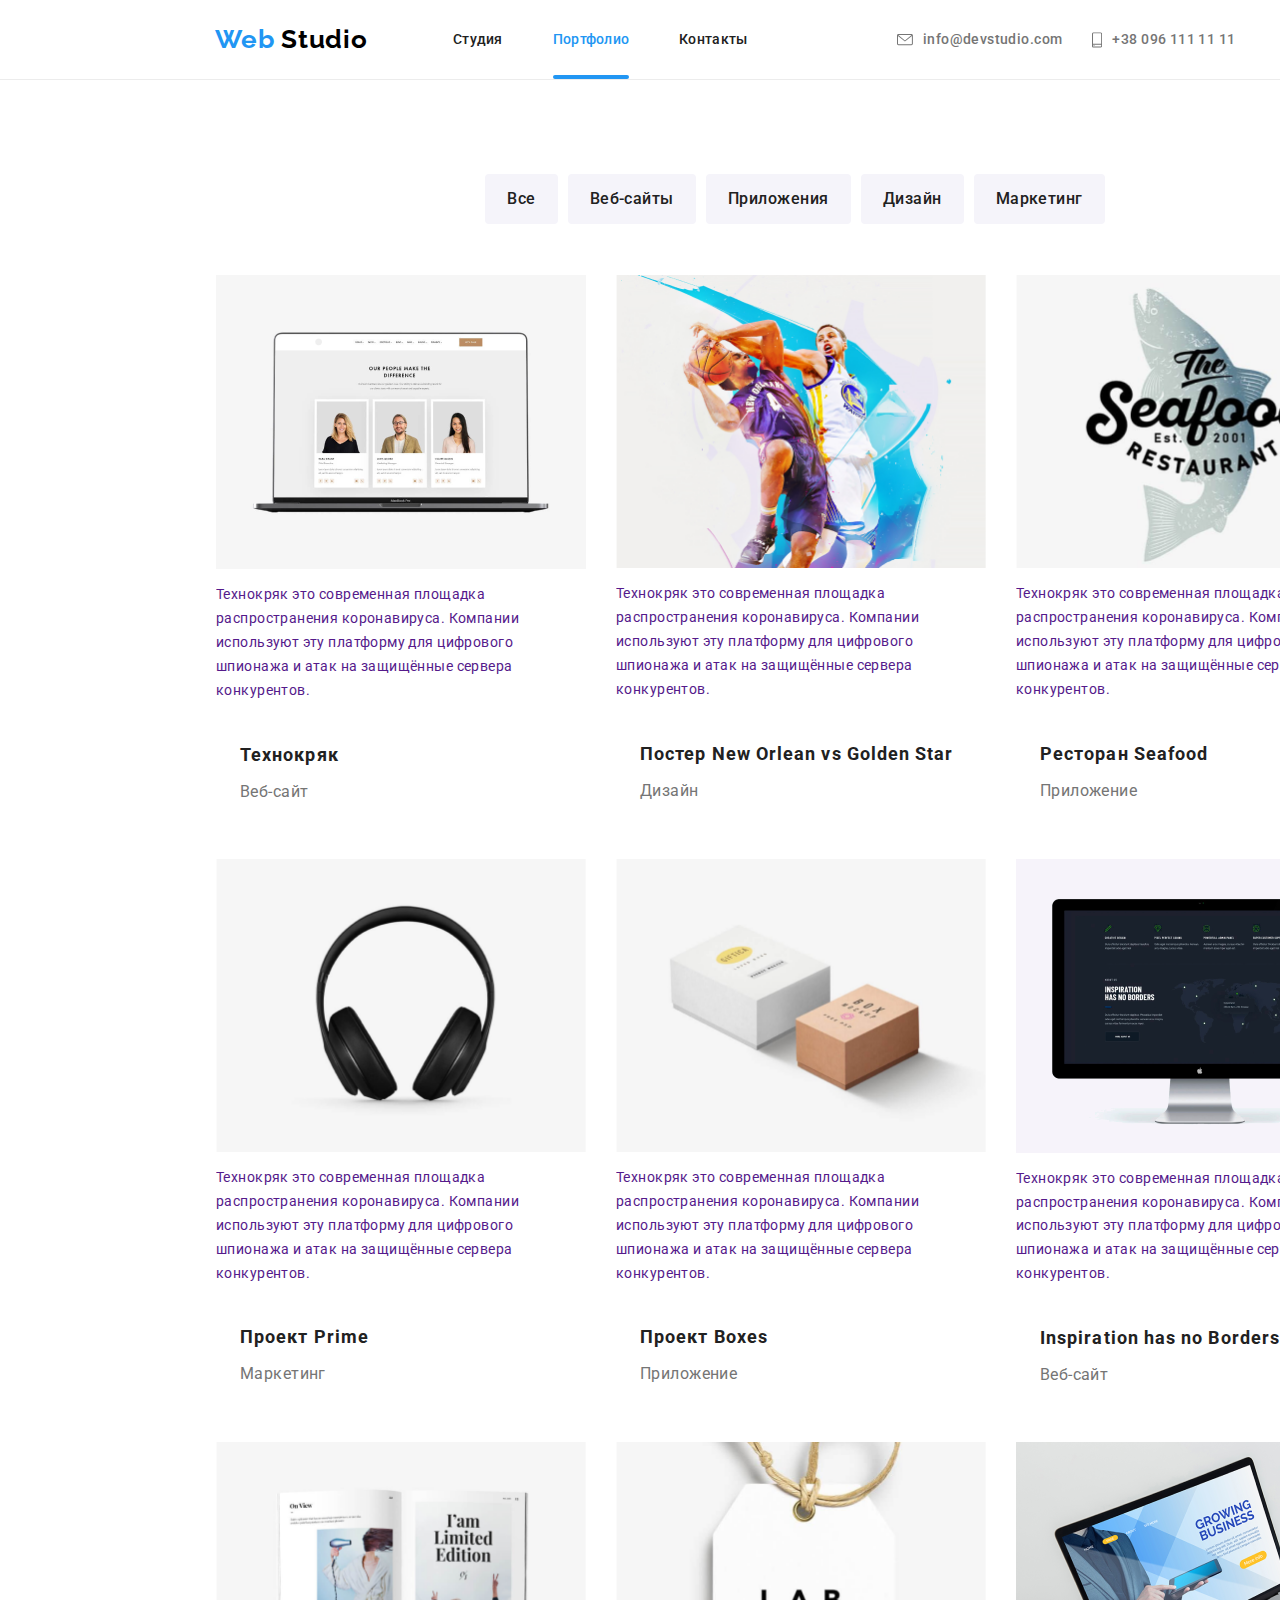
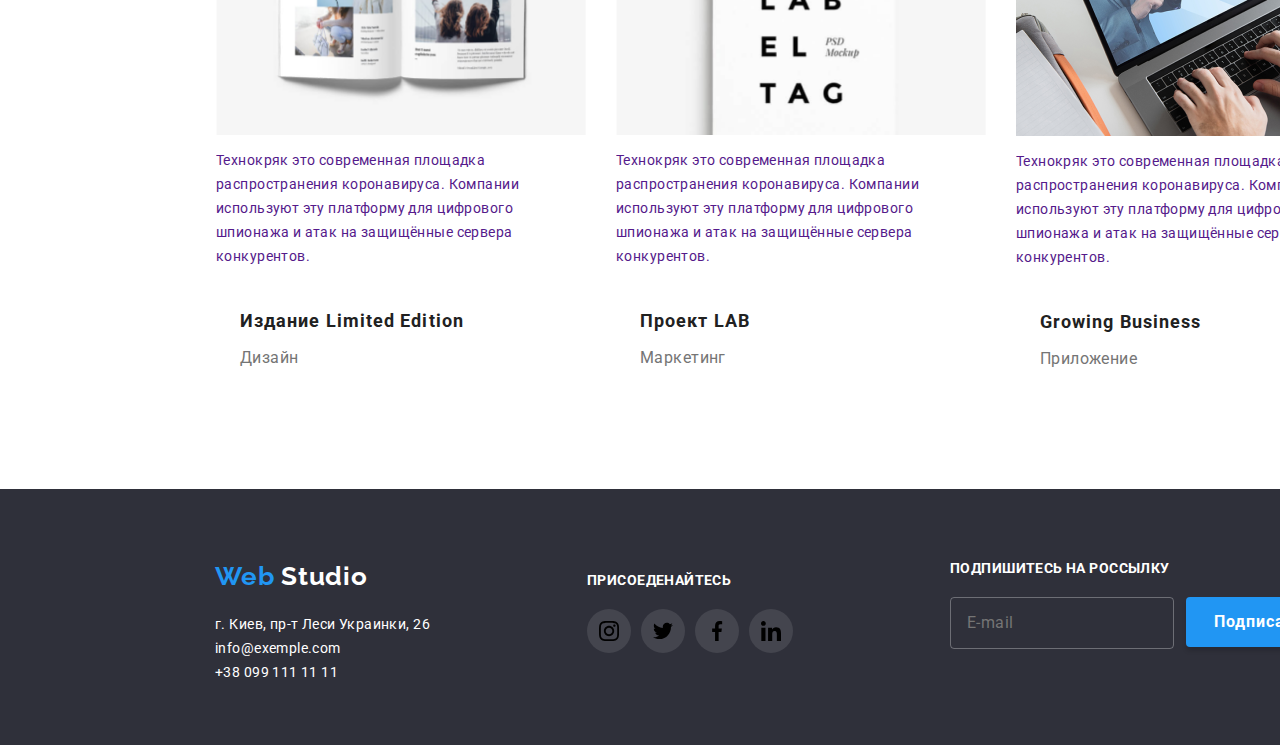
==== commit 3f78de16: "исправляет ошибки" ====
--- a/portfolio.html
+++ b/portfolio.html
@@ -52,13 +52,13 @@
         <section class="section">
 
         <!--фильтры-->
-            <div class="filters">
-                <ul class="list filters flexbox">
-                    <li><button class="button filters">Все</button></li>
-                    <li><button class="button filters">Веб-сайты</button></li>
-                    <li><button class="button filters">Приложения</button></li>
-                    <li><button class="button filters">Дизайн</button></li>
-                    <li><button class="button filters">Маркетинг</button></li>
+            <div class="menu">
+                <ul class="list menu-list">
+                    <li><button class="button menu-btn">Все</button></li>
+                    <li><button class="button menu-btn">Веб-сайты</button></li>
+                    <li><button class="button menu-btn">Приложения</button></li>
+                    <li><button class="button menu-btn">Дизайн</button></li>
+                    <li><button class="button menu-btn">Маркетинг</button></li>
                 </ul>  
             </div>
 
--- a/css/portfolio.min.css
+++ b/css/portfolio.min.css
@@ -1,2 +1,2 @@
-/*! normalize.css v8.0.1 | MIT License | github.com/necolas/normalize.css */html{line-height:1.15;-webkit-text-size-adjust:100%}body{margin:0}main{display:block}h1{font-size:2em;margin:0.67em 0}hr{-webkit-box-sizing:content-box;box-sizing:content-box;height:0;overflow:visible}pre{font-family:monospace, monospace;font-size:1em}a{background-color:transparent}abbr[title]{border-bottom:none;text-decoration:underline;-webkit-text-decoration:underline dotted;text-decoration:underline dotted}b,strong{font-weight:bolder}code,kbd,samp{font-family:monospace, monospace;font-size:1em}small{font-size:80%}sub,sup{font-size:75%;line-height:0;position:relative;vertical-align:baseline}sub{bottom:-0.25em}sup{top:-0.5em}img{border-style:none}button,input,optgroup,select,textarea{font-family:inherit;font-size:100%;line-height:1.15;margin:0}button,input{overflow:visible}button,select{text-transform:none}button,[type="button"],[type="reset"],[type="submit"]{-webkit-appearance:button}button::-moz-focus-inner,[type="button"]::-moz-focus-inner,[type="reset"]::-moz-focus-inner,[type="submit"]::-moz-focus-inner{border-style:none;padding:0}button:-moz-focusring,[type="button"]:-moz-focusring,[type="reset"]:-moz-focusring,[type="submit"]:-moz-focusring{outline:1px dotted ButtonText}fieldset{padding:0.35em 0.75em 0.625em}legend{-webkit-box-sizing:border-box;box-sizing:border-box;color:inherit;display:table;max-width:100%;padding:0;white-space:normal}progress{vertical-align:baseline}textarea{overflow:auto}[type="checkbox"],[type="radio"]{-webkit-box-sizing:border-box;box-sizing:border-box;padding:0}[type="number"]::-webkit-inner-spin-button,[type="number"]::-webkit-outer-spin-button{height:auto}[type="search"]{-webkit-appearance:textfield;outline-offset:-2px}[type="search"]::-webkit-search-decoration{-webkit-appearance:none}::-webkit-file-upload-button{-webkit-appearance:button;font:inherit}details{display:block}summary{display:list-item}template{display:none}[hidden]{display:none}*,*:before,*:after{-webkit-box-sizing:border-box;box-sizing:border-box}body{margin:0px 0px 0px 0px;font-family:Roboto;font-style:normal;font-weight:400;font-size:14px;line-height:1.71;letter-spacing:0.03em;background-color:#fff;color:#757575}nav{display:-webkit-box;display:-ms-flexbox;display:flex;font-weight:500;line-height:1.14;letter-spacing:0.02em;color:#212121}h1,h2,h3,h4,h5{color:#212121;font-weight:700}.list{list-style:none;padding:0;margin:0}.web{color:#2196F3}.conteiner{width:1600px;padding-left:215px;padding-right:215px;margin-left:auto;margin-right:auto}.section{margin-top:94px}address{font-style:normal;margin-top:20px}.button{display:-webkit-inline-box;display:-ms-inline-flexbox;display:inline-flex;-webkit-box-align:center;-ms-flex-align:center;align-items:center;-webkit-box-pack:center;-ms-flex-pack:center;justify-content:center;text-decoration:none;width:200px;height:50px;padding:10px 32px;border-radius:4px;background-color:#F5F4FA;border:none;font-size:16px;line-height:1.88;letter-spacing:0.06em;color:#212121;cursor:pointer}.button.primary{color:#fff;background-color:#2196F3}.button.primary:hover,.button.primary:focus{-webkit-transition-duration:250ms;transition-duration:250ms;-webkit-transition-timing-function:cubic-bezier(0.4, 0, 0.2, 1);transition-timing-function:cubic-bezier(0.4, 0, 0.2, 1);color:#2196F3;background-color:#fff;fill:#2196F3}.button[type="submit"]{display:-webkit-box;display:-ms-flexbox;display:flex;font-family:Roboto;font-weight:700;color:#fff;background-color:#2196F3;margin-right:auto;margin-left:auto}.button.secondary{padding:10px 28px;-webkit-box-shadow:0px 4px 4px rgba(0,0,0,0.15);box-shadow:0px 4px 4px rgba(0,0,0,0.15);color:#fff;background-color:#2196F3}.button.secondary:hover,.button.secondary:focus{-webkit-transition-duration:250ms;transition-duration:250ms;-webkit-transition-timing-function:cubic-bezier(0.4, 0, 0.2, 1);transition-timing-function:cubic-bezier(0.4, 0, 0.2, 1);color:#2196F3;background-color:#fff;fill:#2196F3}.button.secondary>.icon-send{display:-webkit-inline-box;display:-ms-inline-flexbox;display:inline-flex;-webkit-box-align:center;-ms-flex-align:center;align-items:center;-webkit-box-pack:center;-ms-flex-pack:center;justify-content:center;margin-left:10px;width:24px;height:24px}.btn-close{position:absolute;top:8px;right:8px;width:30px;height:30px;padding:0;border-radius:50%;outline:none;border:1px solid rgba(0,0,0,0.1);background-color:#fff;cursor:pointer}.btn-close:hover>span[class="close"],.btn-close:focus>span[class="close"]{color:#2196F3}.button.menu-btn{width:auto;padding:6px 22px;font-weight:500;line-height:1.63;letter-spacing:0.03em}.button.menu-btn:hover{color:#fff;background-color:#2196F3;-webkit-box-shadow:0px 3px 1px rgba(0,0,0,0.1),0px 1px 2px rgba(0,0,0,0.08),0px 2px 2px rgba(0,0,0,0.12);box-shadow:0px 3px 1px rgba(0,0,0,0.1),0px 1px 2px rgba(0,0,0,0.08),0px 2px 2px rgba(0,0,0,0.12);-webkit-transition-duration:250ms;transition-duration:250ms;-webkit-transition-timing-function:cubic-bezier(0.4, 0, 0.2, 1);transition-timing-function:cubic-bezier(0.4, 0, 0.2, 1)}.logo{font-family:Raleway;font-weight:700;font-size:26px;line-height:1.19;letter-spacing:0.03em;color:#000000;text-decoration:none}.navigation .logo{width:153px;padding-top:25px;padding-bottom:25px;margin-right:85px}.logo.logo-footer{color:#fff;margin-top:-12px}.site-nav{display:-webkit-box;display:-ms-flexbox;display:flex;-webkit-box-align:center;-ms-flex-align:center;align-items:center;margin-right:auto}.site-nav .link-item:not(:first-child){margin-left:50px}.site-nav .link{padding-top:32px;padding-bottom:32px;font-weight:500;font-size:14px;line-height:1.14;text-decoration:none;color:#212121}.site-nav .link:hover,.site-nav .link:focus{color:#2196F3;-webkit-transition-duration:250ms;transition-duration:250ms;-webkit-transition-timing-function:cubic-bezier(0.4, 0, 0.2, 1);transition-timing-function:cubic-bezier(0.4, 0, 0.2, 1)}.site-auth{display:-webkit-box;display:-ms-flexbox;display:flex;-webkit-box-align:center;-ms-flex-align:center;align-items:center;margin-right:auto}.site-auth .link-item:not(:first-child){margin-left:30px}.site-auth .contact-link{display:-webkit-box;display:-ms-flexbox;display:flex;-webkit-box-align:center;-ms-flex-align:center;align-items:center;max-height:80px;padding-top:32px;padding-bottom:32px;font-weight:500;font-size:14px;line-height:1.14;text-decoration:none;color:#757575}.site-auth .contact-link:hover,.site-auth .contact-link:focus{color:#2196F3;-webkit-transition-duration:250ms;transition-duration:250ms;-webkit-transition-timing-function:cubic-bezier(0.4, 0, 0.2, 1);transition-timing-function:cubic-bezier(0.4, 0, 0.2, 1)}.form{width:100%;height:100%}.form-label{display:block;margin-bottom:4px;text-align:left;font-size:12px;line-height:1.167;letter-spacing:0.01em;color:#757575}.form-label:not(:last-child){margin-top:10px}.form-field{position:relative;display:-webkit-box;display:-ms-flexbox;display:flex;-webkit-box-orient:vertical;-webkit-box-direction:normal;-ms-flex-direction:column;flex-direction:column}.form-field:focus .form-label{color:#2196F3}.form-input{display:inline-block;width:100%;margin:0;padding-top:11px;padding-bottom:11px;padding-left:42px;border:1px solid rgba(33,33,33,0.2);border-radius:4px}.form-input:focus{outline:none;border:1px solid #2196F3;-webkit-transition-duration:250ms;transition-duration:250ms;-webkit-transition-timing-function:cubic-bezier(0.4, 0, 0.2, 1);transition-timing-function:cubic-bezier(0.4, 0, 0.2, 1)}.form-input:focus+.form-svg{fill:#2196F3;-webkit-transition-duration:250ms;transition-duration:250ms;-webkit-transition-timing-function:cubic-bezier(0.4, 0, 0.2, 1);transition-timing-function:cubic-bezier(0.4, 0, 0.2, 1)}.form-svg{position:absolute;left:12px;-webkit-transform:translateY(55%);transform:translateY(55%);display:-webkit-inline-box;display:-ms-inline-flexbox;display:inline-flex;width:18px;height:18px;fill:#212121}.form-field-sign{position:relative;margin-top:20px;margin-bottom:30px}.form-check-input{position:absolute;width:1px;height:1px;margin:-1px;padding:0;border:0;overflow:hidden;clip:rect(0 0 0 0)}.form-check-input:focus+.check-box{border:1px solid #2196F3;-webkit-box-shadow:0 0 1pt 1pt #2196F3;box-shadow:0 0 1pt 1pt #2196F3;-webkit-transition-duration:250ms;transition-duration:250ms;-webkit-transition-timing-function:cubic-bezier(0.4, 0, 0.2, 1);transition-timing-function:cubic-bezier(0.4, 0, 0.2, 1)}.form-check-input:focus:checked+.check-box{-webkit-box-shadow:0 0 1pt 1pt #757575;box-shadow:0 0 1pt 1pt #757575;background-color:#2196F3;background-image:url(../images/svg/Vector.svg);-webkit-transition-duration:250ms;transition-duration:250ms;-webkit-transition-timing-function:cubic-bezier(0.4, 0, 0.2, 1);transition-timing-function:cubic-bezier(0.4, 0, 0.2, 1)}.form-check-input:checked+.check-box{background-color:#2196F3;background-image:url(../images/svg/Vector.svg);-webkit-box-shadow:none;box-shadow:none;-webkit-transition-duration:250ms;transition-duration:250ms;-webkit-transition-timing-function:cubic-bezier(0.4, 0, 0.2, 1);transition-timing-function:cubic-bezier(0.4, 0, 0.2, 1);background-size:cover}.form-accept-text{padding-left:36px;font-weight:400;font-size:14px;line-height:1.71;letter-spacing:0.03em;color:#757575}.form-agreement-link{display:-webkit-inline-box;display:-ms-inline-flexbox;display:inline-flex;-ms-flex-wrap:inherit;flex-wrap:inherit;color:#2196F3}span[class="check-box"]{position:absolute;margin-left:-22px;margin-right:7px;width:16px;height:15px;-webkit-transform:translate(0%, 20%);transform:translate(0%, 20%);background-color:#fff;outline:0;border-radius:2px;-webkit-box-shadow:0 0 1pt 1pt #757575;box-shadow:0 0 1pt 1pt #757575}textarea{resize:none;height:120px;padding:12px 16px;border-color:rgba(33,33,33,0.2);border-radius:4px}textarea:focus{outline:none;border:1px solid #2196F3;border-radius:4px;-webkit-transition-duration:250ms;transition-duration:250ms;-webkit-transition-timing-function:cubic-bezier(0.4, 0, 0.2, 1);transition-timing-function:cubic-bezier(0.4, 0, 0.2, 1)}.e-mail-form{display:-webkit-box;display:-ms-flexbox;display:flex;width:auto}.e-mail-form>input{width:100%;margin-right:12px;-webkit-box-align:center;-ms-flex-align:center;align-items:center;padding-top:15px;padding-bottom:15px;padding-left:16px;border:1px solid rgba(255,255,255,0.3);border-radius:4px;font-size:16px;line-height:1.25;letter-spacing:0.03em;background:transparent}.icon-svg{width:20px;height:20px}.icon-svg .footer-svg{--color4: $primary-white-color}.icon-link:hover>.icon-svg{--color4: $primary-white-color;-webkit-transition-duration:250ms;transition-duration:250ms;-webkit-transition-timing-function:cubic-bezier(0.4, 0, 0.2, 1);transition-timing-function:cubic-bezier(0.4, 0, 0.2, 1)}.icon-features{width:270px;height:120px;padding:25px 102px;background:#F5F4FA;border-radius:4px}.conteiner.footer{display:-webkit-box;display:-ms-flexbox;display:flex;-webkit-box-pack:justify;-ms-flex-pack:justify;justify-content:space-between;padding-top:72px;padding-bottom:60px;font-size:14px;line-height:1.71;background:#2F303A;color:#fff}.conteiner.footer.text-footer{margin-top:0;margin-bottom:20px;text-transform:uppercase;line-height:1.14;font-weight:700;letter-spacing:0.03em}.list.contacts{color:rgba(255,255,255,0.6);text-decoration:none}.list.contacts .contacts-item{margin-top:9px}.footer-box.join{margin-top:12px}.icon-svg.footer-svg{--color4: $primary-white-color}.footer-subscribe-svg{width:24px;height:24px;margin-left:10px;fill:currentColor}.page-header{display:-webkit-box;display:-ms-flexbox;display:flex;height:80px;border-bottom:1px solid #ECECEC}.header-svg{-webkit-box-pack:center;-ms-flex-pack:center;justify-content:center;-webkit-box-align:center;-ms-flex-align:center;align-items:center;margin-right:10px;fill:currentColor}.header-svg:hover,.header-svg:focus{--color4: $accent-color;-webkit-transition-duration:250ms;transition-duration:250ms;-webkit-transition-timing-function:cubic-bezier(0.4, 0, 0.2, 1);transition-timing-function:cubic-bezier(0.4, 0, 0.2, 1)}.contact-link>.header-svg:hover{--color4: $accent-color;-webkit-transition-duration:250ms;transition-duration:250ms;-webkit-transition-timing-function:cubic-bezier(0.4, 0, 0.2, 1);transition-timing-function:cubic-bezier(0.4, 0, 0.2, 1)}.projects-list{display:-webkit-box;display:-ms-flexbox;display:flex;-ms-flex-wrap:wrap;flex-wrap:wrap}.projects-list>.projects-item{width:calc((100% - 30px * 2) / 3);margin-right:30px;margin-bottom:30px;border:1px solid #fff}.projects-list>.projects-item:hover{-webkit-box-shadow:0px 1px 1px rgba(0,0,0,0.12),0px 4px 4px rgba(0,0,0,0.06),0px 4px 6px rgba(0,0,0,0.16);box-shadow:0px 1px 1px rgba(0,0,0,0.12),0px 4px 4px rgba(0,0,0,0.06),0px 4px 6px rgba(0,0,0,0.16);-webkit-transition-duration:250ms;transition-duration:250ms;-webkit-transition-timing-function:cubic-bezier(0.4, 0, 0.2, 1);transition-timing-function:cubic-bezier(0.4, 0, 0.2, 1)}.projects-list>.projects-item:hover .effects-title{-webkit-transform:translatey(0);transform:translatey(0)}.projects-list>.projects-item:nth-child(3n){margin-right:0}.projects-list>.projects-item:nth-last-child(-n+3){margin-bottom:0}.projects-link{display:inline-block;text-decoration:none}.card{padding:20px 24px;margin:0;border-style:none}.card>.title{margin:0 0 4px;font-weight:700;font-size:18px;line-height:2;letter-spacing:0.06em;color:#212121}.card>.text{margin:0;font-weight:400;font-size:16px;line-height:1.87;color:#757575}.efect{position:relative;overflow:hidden}.efect>img{display:block}.efect-title{position:absolute;top:0;margin:0;padding:63px 24px;font-size:18px;line-height:1.56;color:#fff;background-color:rgba(33,150,243,0.9);-webkit-transform:translatey(100%);transform:translatey(100%);-webkit-transition-duration:250ms;transition-duration:250ms;-webkit-transition-timing-function:cubic-bezier(0.4, 0, 0.2, 1);transition-timing-function:cubic-bezier(0.4, 0, 0.2, 1)}
+/*! normalize.css v8.0.1 | MIT License | github.com/necolas/normalize.css */html{line-height:1.15;-webkit-text-size-adjust:100%}body{margin:0}main{display:block}h1{font-size:2em;margin:0.67em 0}hr{-webkit-box-sizing:content-box;box-sizing:content-box;height:0;overflow:visible}pre{font-family:monospace, monospace;font-size:1em}a{background-color:transparent}abbr[title]{border-bottom:none;text-decoration:underline;-webkit-text-decoration:underline dotted;text-decoration:underline dotted}b,strong{font-weight:bolder}code,kbd,samp{font-family:monospace, monospace;font-size:1em}small{font-size:80%}sub,sup{font-size:75%;line-height:0;position:relative;vertical-align:baseline}sub{bottom:-0.25em}sup{top:-0.5em}img{border-style:none}button,input,optgroup,select,textarea{font-family:inherit;font-size:100%;line-height:1.15;margin:0}button,input{overflow:visible}button,select{text-transform:none}button,[type="button"],[type="reset"],[type="submit"]{-webkit-appearance:button}button::-moz-focus-inner,[type="button"]::-moz-focus-inner,[type="reset"]::-moz-focus-inner,[type="submit"]::-moz-focus-inner{border-style:none;padding:0}button:-moz-focusring,[type="button"]:-moz-focusring,[type="reset"]:-moz-focusring,[type="submit"]:-moz-focusring{outline:1px dotted ButtonText}fieldset{padding:0.35em 0.75em 0.625em}legend{-webkit-box-sizing:border-box;box-sizing:border-box;color:inherit;display:table;max-width:100%;padding:0;white-space:normal}progress{vertical-align:baseline}textarea{overflow:auto}[type="checkbox"],[type="radio"]{-webkit-box-sizing:border-box;box-sizing:border-box;padding:0}[type="number"]::-webkit-inner-spin-button,[type="number"]::-webkit-outer-spin-button{height:auto}[type="search"]{-webkit-appearance:textfield;outline-offset:-2px}[type="search"]::-webkit-search-decoration{-webkit-appearance:none}::-webkit-file-upload-button{-webkit-appearance:button;font:inherit}details{display:block}summary{display:list-item}template{display:none}[hidden]{display:none}*,*:before,*:after{-webkit-box-sizing:border-box;box-sizing:border-box}body{margin:0px 0px 0px 0px;font-family:Roboto;font-style:normal;font-weight:400;font-size:14px;line-height:1.71;letter-spacing:0.03em;background-color:#fff;color:#757575}nav{display:-webkit-box;display:-ms-flexbox;display:flex;font-weight:500;line-height:1.14;letter-spacing:0.02em;color:#212121}h1,h2,h3,h4,h5{color:#212121;font-weight:700}.list{list-style:none;padding:0;margin:0}.web{color:#2196F3}.conteiner{width:1600px;padding-left:215px;padding-right:215px;margin-left:auto;margin-right:auto}.section{margin-top:94px}address{font-style:normal;margin-top:20px}.conteiner.footer{display:-webkit-box;display:-ms-flexbox;display:flex;-webkit-box-pack:justify;-ms-flex-pack:justify;justify-content:space-between;padding-top:72px;padding-bottom:60px;font-size:14px;line-height:1.71;background:#2F303A;color:#fff}.conteiner.footer .text-footer{margin-top:0;margin-bottom:20px;text-transform:uppercase;line-height:1.14;font-weight:700;letter-spacing:0.03em}.contacts-list{color:rgba(255,255,255,0.6);text-decoration:none}.contacts-list .contacts-item{margin-top:9px}.footer-box.join{margin-top:12px}.icon-svg.footer-svg{--color4: $primary-white-color}.footer-subscribe-svg{width:24px;height:24px;margin-left:10px;fill:currentColor}.page-header{display:-webkit-box;display:-ms-flexbox;display:flex;height:80px;border-bottom:1px solid #ECECEC}.header-svg{-webkit-box-pack:center;-ms-flex-pack:center;justify-content:center;-webkit-box-align:center;-ms-flex-align:center;align-items:center;margin-right:10px;fill:currentColor}.header-svg:hover,.header-svg:focus{--color4: $accent-color;-webkit-transition-duration:250ms;transition-duration:250ms;-webkit-transition-timing-function:cubic-bezier(0.4, 0, 0.2, 1);transition-timing-function:cubic-bezier(0.4, 0, 0.2, 1)}.header-svg:hover{--color4: $accent-color;-webkit-transition-duration:250ms;transition-duration:250ms;-webkit-transition-timing-function:cubic-bezier(0.4, 0, 0.2, 1);transition-timing-function:cubic-bezier(0.4, 0, 0.2, 1)}.list-menu{display:-webkit-box;display:-ms-flexbox;display:flex;-webkit-box-pack:center;-ms-flex-pack:center;justify-content:center;margin-bottom:50px}.list-menu>li:not(:first-child){margin-left:8px}.projects-list{display:-webkit-box;display:-ms-flexbox;display:flex;-ms-flex-wrap:wrap;flex-wrap:wrap}.projects-list>.projects-item{width:calc((100% - 30px * 2) / 3);margin-right:30px;margin-bottom:30px;border:1px solid #fff}.projects-list>.projects-item:hover{-webkit-box-shadow:0px 1px 1px rgba(0,0,0,0.12),0px 4px 4px rgba(0,0,0,0.06),0px 4px 6px rgba(0,0,0,0.16);box-shadow:0px 1px 1px rgba(0,0,0,0.12),0px 4px 4px rgba(0,0,0,0.06),0px 4px 6px rgba(0,0,0,0.16);-webkit-transition-duration:250ms;transition-duration:250ms;-webkit-transition-timing-function:cubic-bezier(0.4, 0, 0.2, 1);transition-timing-function:cubic-bezier(0.4, 0, 0.2, 1)}.projects-list>.projects-item:hover .effects-title{-webkit-transform:translatey(0);transform:translatey(0)}.projects-list>.projects-item:nth-child(3n){margin-right:0}.projects-list>.projects-item:nth-last-child(-n+3){margin-bottom:0}.projects-link{display:inline-block;text-decoration:none}.card{padding:20px 24px;margin:0;border-style:none}.card>.title{margin:0 0 4px;font-weight:700;font-size:18px;line-height:2;letter-spacing:0.06em;color:#212121}.card>.text{margin:0;font-weight:400;font-size:16px;line-height:1.87;color:#757575}.efect{position:relative;overflow:hidden}.efect>img{display:block}.efect-title{position:absolute;top:0;margin:0;padding:63px 24px;font-size:18px;line-height:1.56;color:#fff;background-color:rgba(33,150,243,0.9);-webkit-transform:translatey(100%);transform:translatey(100%);-webkit-transition-duration:250ms;transition-duration:250ms;-webkit-transition-timing-function:cubic-bezier(0.4, 0, 0.2, 1);transition-timing-function:cubic-bezier(0.4, 0, 0.2, 1)}.button{display:-webkit-inline-box;display:-ms-inline-flexbox;display:inline-flex;-webkit-box-align:center;-ms-flex-align:center;align-items:center;-webkit-box-pack:center;-ms-flex-pack:center;justify-content:center;text-decoration:none;width:200px;height:50px;padding:10px 32px;border-radius:4px;background-color:#F5F4FA;border:none;font-size:16px;line-height:1.88;letter-spacing:0.06em;color:#212121;cursor:pointer}.button.primary{color:#fff;background-color:#2196F3}.button.primary:hover,.button.primary:focus{-webkit-transition-duration:250ms;transition-duration:250ms;-webkit-transition-timing-function:cubic-bezier(0.4, 0, 0.2, 1);transition-timing-function:cubic-bezier(0.4, 0, 0.2, 1);color:#2196F3;background-color:#fff;fill:#2196F3}.button[type="submit"]{display:-webkit-box;display:-ms-flexbox;display:flex;font-family:Roboto;font-weight:700;color:#fff;background-color:#2196F3;margin-right:auto;margin-left:auto}.button.secondary{padding:10px 28px;-webkit-box-shadow:0px 4px 4px rgba(0,0,0,0.15);box-shadow:0px 4px 4px rgba(0,0,0,0.15);color:#fff;background-color:#2196F3}.button.secondary:hover,.button.secondary:focus{-webkit-transition-duration:250ms;transition-duration:250ms;-webkit-transition-timing-function:cubic-bezier(0.4, 0, 0.2, 1);transition-timing-function:cubic-bezier(0.4, 0, 0.2, 1);color:#2196F3;background-color:#fff;fill:#2196F3}.button.secondary>.icon-send{display:-webkit-inline-box;display:-ms-inline-flexbox;display:inline-flex;-webkit-box-align:center;-ms-flex-align:center;align-items:center;-webkit-box-pack:center;-ms-flex-pack:center;justify-content:center;margin-left:10px;width:24px;height:24px}.btn-close{position:absolute;top:8px;right:8px;width:30px;height:30px;padding:0;border-radius:50%;outline:none;border:1px solid rgba(0,0,0,0.1);background-color:#fff;cursor:pointer}.btn-close:hover>span[class="close-modal"],.btn-close:focus>span[class="close-modal"]{color:#2196F3}.logo{font-family:Raleway;font-weight:700;font-size:26px;line-height:1.19;letter-spacing:0.03em;color:#000000;text-decoration:none}.navigation .logo{width:153px;padding-top:25px;padding-bottom:25px;margin-right:85px}.logo.logo-footer{color:#fff;margin-top:-12px}.site-nav{display:-webkit-box;display:-ms-flexbox;display:flex;-webkit-box-align:center;-ms-flex-align:center;align-items:center;margin-right:auto}.site-nav .link-item:not(:first-child){margin-left:50px}.site-nav .link{padding-top:32px;padding-bottom:32px;font-weight:500;font-size:14px;line-height:1.14;text-decoration:none;color:#212121}.site-nav .link:hover,.site-nav .link:focus{color:#2196F3;-webkit-transition-duration:250ms;transition-duration:250ms;-webkit-transition-timing-function:cubic-bezier(0.4, 0, 0.2, 1);transition-timing-function:cubic-bezier(0.4, 0, 0.2, 1)}.site-auth{display:-webkit-box;display:-ms-flexbox;display:flex;-webkit-box-align:center;-ms-flex-align:center;align-items:center;margin-right:auto}.site-auth .link-item:not(:first-child){margin-left:30px}.site-auth .contact-link{display:-webkit-box;display:-ms-flexbox;display:flex;-webkit-box-align:center;-ms-flex-align:center;align-items:center;max-height:80px;padding-top:32px;padding-bottom:32px;font-weight:500;font-size:14px;line-height:1.14;text-decoration:none;color:#757575}.site-auth .contact-link:hover,.site-auth .contact-link:focus{color:#2196F3;-webkit-transition-duration:250ms;transition-duration:250ms;-webkit-transition-timing-function:cubic-bezier(0.4, 0, 0.2, 1);transition-timing-function:cubic-bezier(0.4, 0, 0.2, 1)}.form{width:100%;height:100%}.form-label{display:block;margin-bottom:4px;text-align:left;font-size:12px;line-height:1.167;letter-spacing:0.01em;color:#757575}.form-label:not(:last-child){margin-top:10px}.form-field{position:relative;display:-webkit-box;display:-ms-flexbox;display:flex;-webkit-box-orient:vertical;-webkit-box-direction:normal;-ms-flex-direction:column;flex-direction:column}.form-field:focus .form-label{color:#2196F3}.form-input{display:inline-block;width:100%;margin:0;padding-top:11px;padding-bottom:11px;padding-left:42px;border:1px solid rgba(33,33,33,0.2);border-radius:4px}.form-input:focus{outline:none;border:1px solid #2196F3;-webkit-transition-duration:250ms;transition-duration:250ms;-webkit-transition-timing-function:cubic-bezier(0.4, 0, 0.2, 1);transition-timing-function:cubic-bezier(0.4, 0, 0.2, 1)}.form-input:focus+.form-svg{fill:#2196F3;-webkit-transition-duration:250ms;transition-duration:250ms;-webkit-transition-timing-function:cubic-bezier(0.4, 0, 0.2, 1);transition-timing-function:cubic-bezier(0.4, 0, 0.2, 1)}.form-svg{position:absolute;left:12px;-webkit-transform:translateY(55%);transform:translateY(55%);display:-webkit-inline-box;display:-ms-inline-flexbox;display:inline-flex;width:18px;height:18px;fill:#212121}.form-field-sign{position:relative;margin-top:20px;margin-bottom:30px}.form-check-input{position:absolute;width:1px;height:1px;margin:-1px;padding:0;border:0;overflow:hidden;clip:rect(0 0 0 0)}.form-check-input:focus+.check-box{border:1px solid #2196F3;-webkit-box-shadow:0 0 1pt 1pt #2196F3;box-shadow:0 0 1pt 1pt #2196F3;-webkit-transition-duration:250ms;transition-duration:250ms;-webkit-transition-timing-function:cubic-bezier(0.4, 0, 0.2, 1);transition-timing-function:cubic-bezier(0.4, 0, 0.2, 1)}.form-check-input:focus:checked+.check-box{-webkit-box-shadow:0 0 1pt 1pt #757575;box-shadow:0 0 1pt 1pt #757575;background-color:#2196F3;background-image:url(../images/svg/Vector.svg);-webkit-transition-duration:250ms;transition-duration:250ms;-webkit-transition-timing-function:cubic-bezier(0.4, 0, 0.2, 1);transition-timing-function:cubic-bezier(0.4, 0, 0.2, 1)}.form-check-input:checked+.check-box{background-color:#2196F3;background-image:url(../images/svg/Vector.svg);-webkit-box-shadow:none;box-shadow:none;-webkit-transition-duration:250ms;transition-duration:250ms;-webkit-transition-timing-function:cubic-bezier(0.4, 0, 0.2, 1);transition-timing-function:cubic-bezier(0.4, 0, 0.2, 1);background-size:cover}.form-accept-text{padding-left:36px;font-weight:400;font-size:14px;line-height:1.71;letter-spacing:0.03em;color:#757575}.form-agreement-link{display:-webkit-inline-box;display:-ms-inline-flexbox;display:inline-flex;-ms-flex-wrap:inherit;flex-wrap:inherit;color:#2196F3}span[class="check-box"]{position:absolute;margin-left:-22px;margin-right:7px;width:16px;height:15px;-webkit-transform:translate(0%, 20%);transform:translate(0%, 20%);background-color:#fff;outline:0;border-radius:2px;-webkit-box-shadow:0 0 1pt 1pt #757575;box-shadow:0 0 1pt 1pt #757575}textarea{resize:none;height:120px;padding:12px 16px;border-color:rgba(33,33,33,0.2);border-radius:4px}textarea:focus{outline:none;border:1px solid #2196F3;border-radius:4px;-webkit-transition-duration:250ms;transition-duration:250ms;-webkit-transition-timing-function:cubic-bezier(0.4, 0, 0.2, 1);transition-timing-function:cubic-bezier(0.4, 0, 0.2, 1)}.e-mail-form{display:-webkit-box;display:-ms-flexbox;display:flex;width:auto}.e-mail-form>input{width:100%;margin-right:12px;-webkit-box-align:center;-ms-flex-align:center;align-items:center;padding-top:15px;padding-bottom:15px;padding-left:16px;border:1px solid rgba(255,255,255,0.3);border-radius:4px;font-size:16px;line-height:1.25;letter-spacing:0.03em;background:transparent}.modal{position:absolute;top:50%;left:50%;-webkit-transform:translate(-50%, -50%);transform:translate(-50%, -50%);width:528px;height:580px;padding:40px;-webkit-box-shadow:0px 1px 3px rgba(0,0,0,0.12),0px 1px 1px rgba(0,0,0,0.14),0px 2px 1px rgba(0,0,0,0.2);box-shadow:0px 1px 3px rgba(0,0,0,0.12),0px 1px 1px rgba(0,0,0,0.14),0px 2px 1px rgba(0,0,0,0.2);border-radius:4px;background:#fff}.modal-title{text-align:center;font-size:20px;line-height:1.15;margin:0;padding-bottom:12px}span.close-modal{display:-webkit-inline-box;display:-ms-inline-flexbox;display:inline-flex;-webkit-box-pack:center;-ms-flex-pack:center;justify-content:center;-webkit-box-align:center;-ms-flex-align:center;align-items:center;width:18px;height:18px}.icon-svg{width:20px;height:20px}.icon-svg .footer-svg{--color4: $primary-white-color}.icon-features{width:270px;height:120px;padding:25px 102px;background:#F5F4FA;border-radius:4px}.link{position:relative;padding-top:32px;padding-bottom:32px;font-weight:500;font-size:14px;line-height:1.14;text-decoration:none;color:#757575}.hover-link .contact-link{padding-top:32px;padding-bottom:32px;font-weight:500;font-size:14px;line-height:1.14;text-decoration:none;color:#212121}.curent.link::after{content:" ";position:absolute;display:block;width:100%;border-bottom:4px solid #2196F3;border-radius:2px;bottom:0}.icon-client-link{display:-webkit-box;display:-ms-flexbox;display:flex;-webkit-box-pack:center;-ms-flex-pack:center;justify-content:center;-webkit-box-align:center;-ms-flex-align:center;align-items:center;width:170px;height:90px;border:1px solid #afb1b8;border-radius:4px}.icon-client-link:hover,.icon-client-link:focus{border:1px solid #2196F3;-webkit-transition-duration:250ms;transition-duration:250ms;-webkit-transition-timing-function:cubic-bezier(0.4, 0, 0.2, 1);transition-timing-function:cubic-bezier(0.4, 0, 0.2, 1)}.icon-client-link:hover>.client-svg,.icon-client-link:focus>.client-svg{fill:currentColor;-webkit-transition-duration:250ms;transition-duration:250ms;-webkit-transition-timing-function:cubic-bezier(0.4, 0, 0.2, 1);transition-timing-function:cubic-bezier(0.4, 0, 0.2, 1)}.social-link-list:not(:last-child){margin-right:10px}.links-box-footer{display:-webkit-box;display:-ms-flexbox;display:flex}.social-link-box{display:-webkit-box;display:-ms-flexbox;display:flex;padding:16px 32px 24px}.social-links-footer:not(:last-child){margin-right:10px}.icon-link{display:-webkit-box;display:-ms-flexbox;display:flex;-webkit-box-align:center;-ms-flex-align:center;align-items:center;-webkit-box-pack:center;-ms-flex-pack:center;justify-content:center;border-radius:50%;width:44px;height:44px;background-color:rgba(255,255,255,0.1)}.icon-link:hover{background-color:#2196F3;-webkit-transition-duration:250ms;transition-duration:250ms;-webkit-transition-timing-function:cubic-bezier(0.4, 0, 0.2, 1);transition-timing-function:cubic-bezier(0.4, 0, 0.2, 1)}.icon-link:hover>.icon-svg{fill:#fff}.icon-link.footer{background-color:rgba(255,255,255,0.1)}.icon-link.footer:hover{background-color:#2196F3}.icon-link.footer>.icon-svg{fill:#fff}.navigation{display:-webkit-box;display:-ms-flexbox;display:flex;-webkit-box-align:center;-ms-flex-align:center;align-items:center;margin-right:auto}.backdrop{position:fixed;top:0;left:0;width:100%;height:100%;z-index:1;background:rgba(0,0,0,0.2);-webkit-transform:scale(1);transform:scale(1);-webkit-transition-duration:300ms;transition-duration:300ms;-webkit-transition-timing-function:ease-in;transition-timing-function:ease-in}.backdrop.is-hidden{pointer-events:none;opacity:0;-webkit-transform:scale(0.25);transform:scale(0.25)}.menu-list{display:-webkit-box;display:-ms-flexbox;display:flex;-webkit-box-pack:center;-ms-flex-pack:center;justify-content:center;margin-bottom:50px}.menu-btn{width:auto;padding:6px 22px;font-weight:500;line-height:1.63;letter-spacing:0.03em;margin-right:10px}.menu-btn:hover{color:#fff;background-color:#2196F3;-webkit-box-shadow:0px 3px 1px rgba(0,0,0,0.1),0px 1px 2px rgba(0,0,0,0.08),0px 2px 2px rgba(0,0,0,0.12);box-shadow:0px 3px 1px rgba(0,0,0,0.1),0px 1px 2px rgba(0,0,0,0.08),0px 2px 2px rgba(0,0,0,0.12);-webkit-transition-duration:250ms;transition-duration:250ms;-webkit-transition-timing-function:cubic-bezier(0.4, 0, 0.2, 1);transition-timing-function:cubic-bezier(0.4, 0, 0.2, 1)}
 /*# sourceMappingURL=portfolio.min.css.map */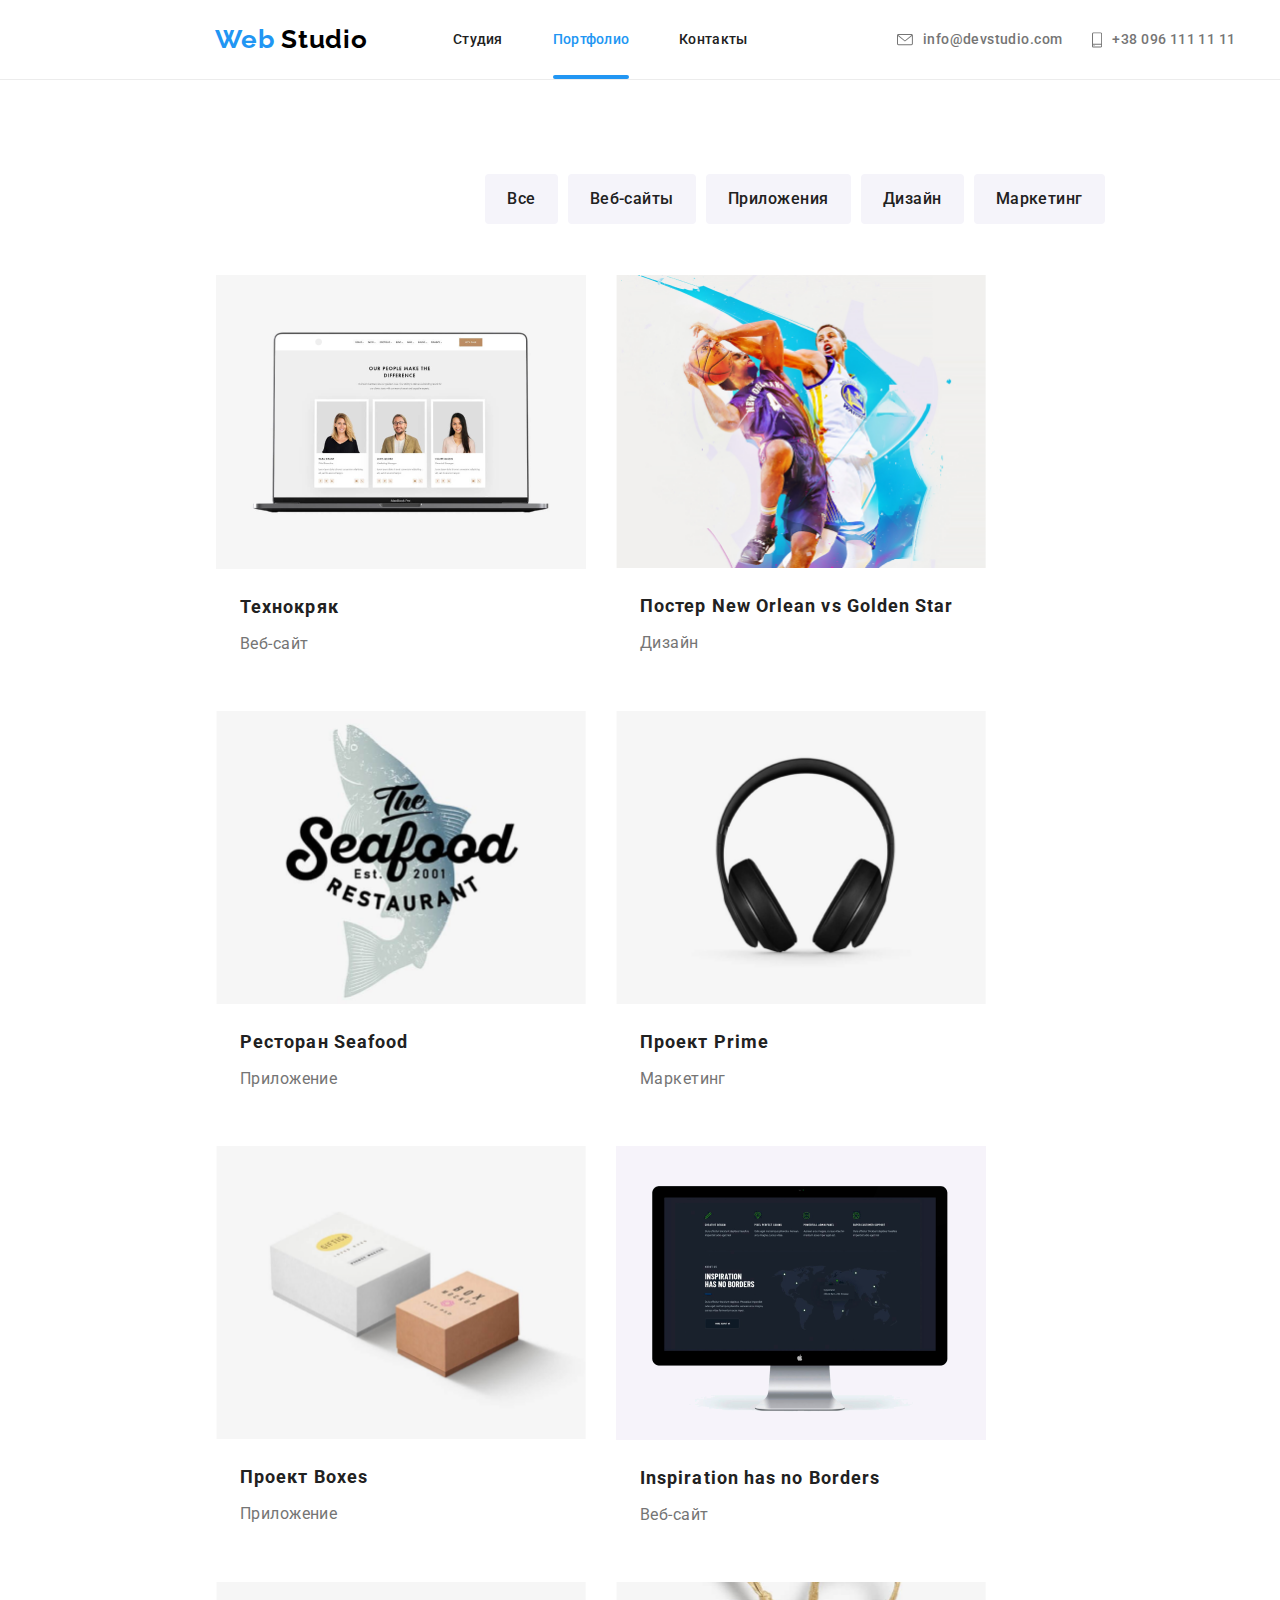
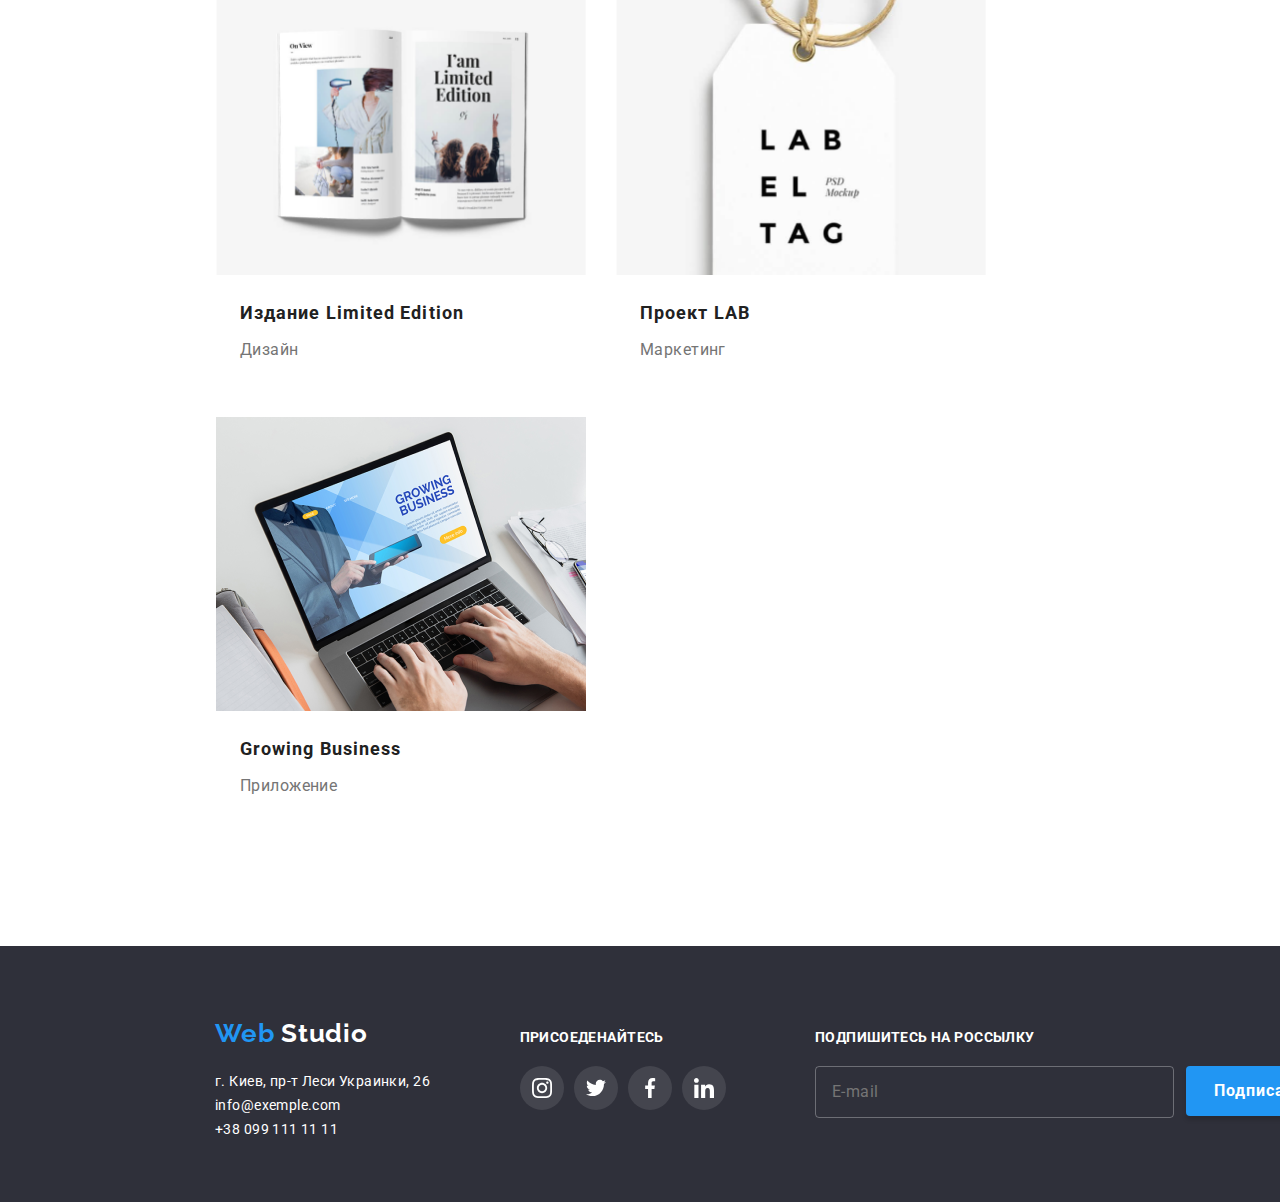
==== commit 97ea223a: "исправляет код в Портфолио" ====
--- a/portfolio.html
+++ b/portfolio.html
@@ -225,28 +225,28 @@
                 <p class="text-footer">Присоеденайтесь</p>
                 <ul class="list links-box-footer">
                     <li class="social-links-footer">
-                        <a class="icon-link" href="" aria-label="Cсылка на instagram">
+                        <a class="icon-link footer" href="" aria-label="Cсылка на instagram">
                             <svg class="icon-svg footer-svg">
                                 <use href="./images/sprite.svg#icon-instagram"></use>
                             </svg>
                         </a>
                     </li>
                     <li class="social-links-footer">
-                        <a class="icon-link" href="" aria-label="Cсылка на twitter">
+                        <a class="icon-link footer" href="" aria-label="Cсылка на twitter">
                             <svg class="icon-svg footer-svg">
                                 <use href="./images/sprite.svg#icon-twitter"></use>
                             </svg>
                         </a>
                     </li>
                     <li class="social-links-footer">
-                        <a class="icon-link" href="" aria-label="Cсылка на facebook">
+                        <a class="icon-link footer" href="" aria-label="Cсылка на facebook">
                             <svg class="icon-svg footer-svg">
                                 <use href="./images/sprite.svg#icon-facebook"></use>
                             </svg>
                         </a>
                     </li>
                     <li class="social-links-footer">
-                        <a class="icon-link" href="" aria-label="Cсылка на linkedin">
+                        <a class="icon-link footer" href="" aria-label="Cсылка на linkedin">
                             <svg class="icon-svg footer-svg">
                                 <use href="./images/sprite.svg#icon-linkedin"></use>
                             </svg>
--- a/css/portfolio.min.css
+++ b/css/portfolio.min.css
@@ -1,2 +1,2 @@
-/*! normalize.css v8.0.1 | MIT License | github.com/necolas/normalize.css */html{line-height:1.15;-webkit-text-size-adjust:100%}body{margin:0}main{display:block}h1{font-size:2em;margin:0.67em 0}hr{-webkit-box-sizing:content-box;box-sizing:content-box;height:0;overflow:visible}pre{font-family:monospace, monospace;font-size:1em}a{background-color:transparent}abbr[title]{border-bottom:none;text-decoration:underline;-webkit-text-decoration:underline dotted;text-decoration:underline dotted}b,strong{font-weight:bolder}code,kbd,samp{font-family:monospace, monospace;font-size:1em}small{font-size:80%}sub,sup{font-size:75%;line-height:0;position:relative;vertical-align:baseline}sub{bottom:-0.25em}sup{top:-0.5em}img{border-style:none}button,input,optgroup,select,textarea{font-family:inherit;font-size:100%;line-height:1.15;margin:0}button,input{overflow:visible}button,select{text-transform:none}button,[type="button"],[type="reset"],[type="submit"]{-webkit-appearance:button}button::-moz-focus-inner,[type="button"]::-moz-focus-inner,[type="reset"]::-moz-focus-inner,[type="submit"]::-moz-focus-inner{border-style:none;padding:0}button:-moz-focusring,[type="button"]:-moz-focusring,[type="reset"]:-moz-focusring,[type="submit"]:-moz-focusring{outline:1px dotted ButtonText}fieldset{padding:0.35em 0.75em 0.625em}legend{-webkit-box-sizing:border-box;box-sizing:border-box;color:inherit;display:table;max-width:100%;padding:0;white-space:normal}progress{vertical-align:baseline}textarea{overflow:auto}[type="checkbox"],[type="radio"]{-webkit-box-sizing:border-box;box-sizing:border-box;padding:0}[type="number"]::-webkit-inner-spin-button,[type="number"]::-webkit-outer-spin-button{height:auto}[type="search"]{-webkit-appearance:textfield;outline-offset:-2px}[type="search"]::-webkit-search-decoration{-webkit-appearance:none}::-webkit-file-upload-button{-webkit-appearance:button;font:inherit}details{display:block}summary{display:list-item}template{display:none}[hidden]{display:none}*,*:before,*:after{-webkit-box-sizing:border-box;box-sizing:border-box}body{margin:0px 0px 0px 0px;font-family:Roboto;font-style:normal;font-weight:400;font-size:14px;line-height:1.71;letter-spacing:0.03em;background-color:#fff;color:#757575}nav{display:-webkit-box;display:-ms-flexbox;display:flex;font-weight:500;line-height:1.14;letter-spacing:0.02em;color:#212121}h1,h2,h3,h4,h5{color:#212121;font-weight:700}.list{list-style:none;padding:0;margin:0}.web{color:#2196F3}.conteiner{width:1600px;padding-left:215px;padding-right:215px;margin-left:auto;margin-right:auto}.section{margin-top:94px}address{font-style:normal;margin-top:20px}.conteiner.footer{display:-webkit-box;display:-ms-flexbox;display:flex;-webkit-box-pack:justify;-ms-flex-pack:justify;justify-content:space-between;padding-top:72px;padding-bottom:60px;font-size:14px;line-height:1.71;background:#2F303A;color:#fff}.conteiner.footer .text-footer{margin-top:0;margin-bottom:20px;text-transform:uppercase;line-height:1.14;font-weight:700;letter-spacing:0.03em}.contacts-list{color:rgba(255,255,255,0.6);text-decoration:none}.contacts-list .contacts-item{margin-top:9px}.footer-box.join{margin-top:12px}.icon-svg.footer-svg{--color4: $primary-white-color}.footer-subscribe-svg{width:24px;height:24px;margin-left:10px;fill:currentColor}.page-header{display:-webkit-box;display:-ms-flexbox;display:flex;height:80px;border-bottom:1px solid #ECECEC}.header-svg{-webkit-box-pack:center;-ms-flex-pack:center;justify-content:center;-webkit-box-align:center;-ms-flex-align:center;align-items:center;margin-right:10px;fill:currentColor}.header-svg:hover,.header-svg:focus{--color4: $accent-color;-webkit-transition-duration:250ms;transition-duration:250ms;-webkit-transition-timing-function:cubic-bezier(0.4, 0, 0.2, 1);transition-timing-function:cubic-bezier(0.4, 0, 0.2, 1)}.header-svg:hover{--color4: $accent-color;-webkit-transition-duration:250ms;transition-duration:250ms;-webkit-transition-timing-function:cubic-bezier(0.4, 0, 0.2, 1);transition-timing-function:cubic-bezier(0.4, 0, 0.2, 1)}.list-menu{display:-webkit-box;display:-ms-flexbox;display:flex;-webkit-box-pack:center;-ms-flex-pack:center;justify-content:center;margin-bottom:50px}.list-menu>li:not(:first-child){margin-left:8px}.projects-list{display:-webkit-box;display:-ms-flexbox;display:flex;-ms-flex-wrap:wrap;flex-wrap:wrap}.projects-list>.projects-item{width:calc((100% - 30px * 2) / 3);margin-right:30px;margin-bottom:30px;border:1px solid #fff}.projects-list>.projects-item:hover{-webkit-box-shadow:0px 1px 1px rgba(0,0,0,0.12),0px 4px 4px rgba(0,0,0,0.06),0px 4px 6px rgba(0,0,0,0.16);box-shadow:0px 1px 1px rgba(0,0,0,0.12),0px 4px 4px rgba(0,0,0,0.06),0px 4px 6px rgba(0,0,0,0.16);-webkit-transition-duration:250ms;transition-duration:250ms;-webkit-transition-timing-function:cubic-bezier(0.4, 0, 0.2, 1);transition-timing-function:cubic-bezier(0.4, 0, 0.2, 1)}.projects-list>.projects-item:hover .effects-title{-webkit-transform:translatey(0);transform:translatey(0)}.projects-list>.projects-item:nth-child(3n){margin-right:0}.projects-list>.projects-item:nth-last-child(-n+3){margin-bottom:0}.projects-link{display:inline-block;text-decoration:none}.card{padding:20px 24px;margin:0;border-style:none}.card>.title{margin:0 0 4px;font-weight:700;font-size:18px;line-height:2;letter-spacing:0.06em;color:#212121}.card>.text{margin:0;font-weight:400;font-size:16px;line-height:1.87;color:#757575}.efect{position:relative;overflow:hidden}.efect>img{display:block}.efect-title{position:absolute;top:0;margin:0;padding:63px 24px;font-size:18px;line-height:1.56;color:#fff;background-color:rgba(33,150,243,0.9);-webkit-transform:translatey(100%);transform:translatey(100%);-webkit-transition-duration:250ms;transition-duration:250ms;-webkit-transition-timing-function:cubic-bezier(0.4, 0, 0.2, 1);transition-timing-function:cubic-bezier(0.4, 0, 0.2, 1)}.button{display:-webkit-inline-box;display:-ms-inline-flexbox;display:inline-flex;-webkit-box-align:center;-ms-flex-align:center;align-items:center;-webkit-box-pack:center;-ms-flex-pack:center;justify-content:center;text-decoration:none;width:200px;height:50px;padding:10px 32px;border-radius:4px;background-color:#F5F4FA;border:none;font-size:16px;line-height:1.88;letter-spacing:0.06em;color:#212121;cursor:pointer}.button.primary{color:#fff;background-color:#2196F3}.button.primary:hover,.button.primary:focus{-webkit-transition-duration:250ms;transition-duration:250ms;-webkit-transition-timing-function:cubic-bezier(0.4, 0, 0.2, 1);transition-timing-function:cubic-bezier(0.4, 0, 0.2, 1);color:#2196F3;background-color:#fff;fill:#2196F3}.button[type="submit"]{display:-webkit-box;display:-ms-flexbox;display:flex;font-family:Roboto;font-weight:700;color:#fff;background-color:#2196F3;margin-right:auto;margin-left:auto}.button.secondary{padding:10px 28px;-webkit-box-shadow:0px 4px 4px rgba(0,0,0,0.15);box-shadow:0px 4px 4px rgba(0,0,0,0.15);color:#fff;background-color:#2196F3}.button.secondary:hover,.button.secondary:focus{-webkit-transition-duration:250ms;transition-duration:250ms;-webkit-transition-timing-function:cubic-bezier(0.4, 0, 0.2, 1);transition-timing-function:cubic-bezier(0.4, 0, 0.2, 1);color:#2196F3;background-color:#fff;fill:#2196F3}.button.secondary>.icon-send{display:-webkit-inline-box;display:-ms-inline-flexbox;display:inline-flex;-webkit-box-align:center;-ms-flex-align:center;align-items:center;-webkit-box-pack:center;-ms-flex-pack:center;justify-content:center;margin-left:10px;width:24px;height:24px}.btn-close{position:absolute;top:8px;right:8px;width:30px;height:30px;padding:0;border-radius:50%;outline:none;border:1px solid rgba(0,0,0,0.1);background-color:#fff;cursor:pointer}.btn-close:hover>span[class="close-modal"],.btn-close:focus>span[class="close-modal"]{color:#2196F3}.logo{font-family:Raleway;font-weight:700;font-size:26px;line-height:1.19;letter-spacing:0.03em;color:#000000;text-decoration:none}.navigation .logo{width:153px;padding-top:25px;padding-bottom:25px;margin-right:85px}.logo.logo-footer{color:#fff;margin-top:-12px}.site-nav{display:-webkit-box;display:-ms-flexbox;display:flex;-webkit-box-align:center;-ms-flex-align:center;align-items:center;margin-right:auto}.site-nav .link-item:not(:first-child){margin-left:50px}.site-nav .link{padding-top:32px;padding-bottom:32px;font-weight:500;font-size:14px;line-height:1.14;text-decoration:none;color:#212121}.site-nav .link:hover,.site-nav .link:focus{color:#2196F3;-webkit-transition-duration:250ms;transition-duration:250ms;-webkit-transition-timing-function:cubic-bezier(0.4, 0, 0.2, 1);transition-timing-function:cubic-bezier(0.4, 0, 0.2, 1)}.site-auth{display:-webkit-box;display:-ms-flexbox;display:flex;-webkit-box-align:center;-ms-flex-align:center;align-items:center;margin-right:auto}.site-auth .link-item:not(:first-child){margin-left:30px}.site-auth .contact-link{display:-webkit-box;display:-ms-flexbox;display:flex;-webkit-box-align:center;-ms-flex-align:center;align-items:center;max-height:80px;padding-top:32px;padding-bottom:32px;font-weight:500;font-size:14px;line-height:1.14;text-decoration:none;color:#757575}.site-auth .contact-link:hover,.site-auth .contact-link:focus{color:#2196F3;-webkit-transition-duration:250ms;transition-duration:250ms;-webkit-transition-timing-function:cubic-bezier(0.4, 0, 0.2, 1);transition-timing-function:cubic-bezier(0.4, 0, 0.2, 1)}.form{width:100%;height:100%}.form-label{display:block;margin-bottom:4px;text-align:left;font-size:12px;line-height:1.167;letter-spacing:0.01em;color:#757575}.form-label:not(:last-child){margin-top:10px}.form-field{position:relative;display:-webkit-box;display:-ms-flexbox;display:flex;-webkit-box-orient:vertical;-webkit-box-direction:normal;-ms-flex-direction:column;flex-direction:column}.form-field:focus .form-label{color:#2196F3}.form-input{display:inline-block;width:100%;margin:0;padding-top:11px;padding-bottom:11px;padding-left:42px;border:1px solid rgba(33,33,33,0.2);border-radius:4px}.form-input:focus{outline:none;border:1px solid #2196F3;-webkit-transition-duration:250ms;transition-duration:250ms;-webkit-transition-timing-function:cubic-bezier(0.4, 0, 0.2, 1);transition-timing-function:cubic-bezier(0.4, 0, 0.2, 1)}.form-input:focus+.form-svg{fill:#2196F3;-webkit-transition-duration:250ms;transition-duration:250ms;-webkit-transition-timing-function:cubic-bezier(0.4, 0, 0.2, 1);transition-timing-function:cubic-bezier(0.4, 0, 0.2, 1)}.form-svg{position:absolute;left:12px;-webkit-transform:translateY(55%);transform:translateY(55%);display:-webkit-inline-box;display:-ms-inline-flexbox;display:inline-flex;width:18px;height:18px;fill:#212121}.form-field-sign{position:relative;margin-top:20px;margin-bottom:30px}.form-check-input{position:absolute;width:1px;height:1px;margin:-1px;padding:0;border:0;overflow:hidden;clip:rect(0 0 0 0)}.form-check-input:focus+.check-box{border:1px solid #2196F3;-webkit-box-shadow:0 0 1pt 1pt #2196F3;box-shadow:0 0 1pt 1pt #2196F3;-webkit-transition-duration:250ms;transition-duration:250ms;-webkit-transition-timing-function:cubic-bezier(0.4, 0, 0.2, 1);transition-timing-function:cubic-bezier(0.4, 0, 0.2, 1)}.form-check-input:focus:checked+.check-box{-webkit-box-shadow:0 0 1pt 1pt #757575;box-shadow:0 0 1pt 1pt #757575;background-color:#2196F3;background-image:url(../images/svg/Vector.svg);-webkit-transition-duration:250ms;transition-duration:250ms;-webkit-transition-timing-function:cubic-bezier(0.4, 0, 0.2, 1);transition-timing-function:cubic-bezier(0.4, 0, 0.2, 1)}.form-check-input:checked+.check-box{background-color:#2196F3;background-image:url(../images/svg/Vector.svg);-webkit-box-shadow:none;box-shadow:none;-webkit-transition-duration:250ms;transition-duration:250ms;-webkit-transition-timing-function:cubic-bezier(0.4, 0, 0.2, 1);transition-timing-function:cubic-bezier(0.4, 0, 0.2, 1);background-size:cover}.form-accept-text{padding-left:36px;font-weight:400;font-size:14px;line-height:1.71;letter-spacing:0.03em;color:#757575}.form-agreement-link{display:-webkit-inline-box;display:-ms-inline-flexbox;display:inline-flex;-ms-flex-wrap:inherit;flex-wrap:inherit;color:#2196F3}span[class="check-box"]{position:absolute;margin-left:-22px;margin-right:7px;width:16px;height:15px;-webkit-transform:translate(0%, 20%);transform:translate(0%, 20%);background-color:#fff;outline:0;border-radius:2px;-webkit-box-shadow:0 0 1pt 1pt #757575;box-shadow:0 0 1pt 1pt #757575}textarea{resize:none;height:120px;padding:12px 16px;border-color:rgba(33,33,33,0.2);border-radius:4px}textarea:focus{outline:none;border:1px solid #2196F3;border-radius:4px;-webkit-transition-duration:250ms;transition-duration:250ms;-webkit-transition-timing-function:cubic-bezier(0.4, 0, 0.2, 1);transition-timing-function:cubic-bezier(0.4, 0, 0.2, 1)}.e-mail-form{display:-webkit-box;display:-ms-flexbox;display:flex;width:auto}.e-mail-form>input{width:100%;margin-right:12px;-webkit-box-align:center;-ms-flex-align:center;align-items:center;padding-top:15px;padding-bottom:15px;padding-left:16px;border:1px solid rgba(255,255,255,0.3);border-radius:4px;font-size:16px;line-height:1.25;letter-spacing:0.03em;background:transparent}.modal{position:absolute;top:50%;left:50%;-webkit-transform:translate(-50%, -50%);transform:translate(-50%, -50%);width:528px;height:580px;padding:40px;-webkit-box-shadow:0px 1px 3px rgba(0,0,0,0.12),0px 1px 1px rgba(0,0,0,0.14),0px 2px 1px rgba(0,0,0,0.2);box-shadow:0px 1px 3px rgba(0,0,0,0.12),0px 1px 1px rgba(0,0,0,0.14),0px 2px 1px rgba(0,0,0,0.2);border-radius:4px;background:#fff}.modal-title{text-align:center;font-size:20px;line-height:1.15;margin:0;padding-bottom:12px}span.close-modal{display:-webkit-inline-box;display:-ms-inline-flexbox;display:inline-flex;-webkit-box-pack:center;-ms-flex-pack:center;justify-content:center;-webkit-box-align:center;-ms-flex-align:center;align-items:center;width:18px;height:18px}.icon-svg{width:20px;height:20px}.icon-svg .footer-svg{--color4: $primary-white-color}.icon-features{width:270px;height:120px;padding:25px 102px;background:#F5F4FA;border-radius:4px}.link{position:relative;padding-top:32px;padding-bottom:32px;font-weight:500;font-size:14px;line-height:1.14;text-decoration:none;color:#757575}.hover-link .contact-link{padding-top:32px;padding-bottom:32px;font-weight:500;font-size:14px;line-height:1.14;text-decoration:none;color:#212121}.curent.link::after{content:" ";position:absolute;display:block;width:100%;border-bottom:4px solid #2196F3;border-radius:2px;bottom:0}.icon-client-link{display:-webkit-box;display:-ms-flexbox;display:flex;-webkit-box-pack:center;-ms-flex-pack:center;justify-content:center;-webkit-box-align:center;-ms-flex-align:center;align-items:center;width:170px;height:90px;border:1px solid #afb1b8;border-radius:4px}.icon-client-link:hover,.icon-client-link:focus{border:1px solid #2196F3;-webkit-transition-duration:250ms;transition-duration:250ms;-webkit-transition-timing-function:cubic-bezier(0.4, 0, 0.2, 1);transition-timing-function:cubic-bezier(0.4, 0, 0.2, 1)}.icon-client-link:hover>.client-svg,.icon-client-link:focus>.client-svg{fill:currentColor;-webkit-transition-duration:250ms;transition-duration:250ms;-webkit-transition-timing-function:cubic-bezier(0.4, 0, 0.2, 1);transition-timing-function:cubic-bezier(0.4, 0, 0.2, 1)}.social-link-list:not(:last-child){margin-right:10px}.links-box-footer{display:-webkit-box;display:-ms-flexbox;display:flex}.social-link-box{display:-webkit-box;display:-ms-flexbox;display:flex;padding:16px 32px 24px}.social-links-footer:not(:last-child){margin-right:10px}.icon-link{display:-webkit-box;display:-ms-flexbox;display:flex;-webkit-box-align:center;-ms-flex-align:center;align-items:center;-webkit-box-pack:center;-ms-flex-pack:center;justify-content:center;border-radius:50%;width:44px;height:44px;background-color:rgba(255,255,255,0.1)}.icon-link:hover{background-color:#2196F3;-webkit-transition-duration:250ms;transition-duration:250ms;-webkit-transition-timing-function:cubic-bezier(0.4, 0, 0.2, 1);transition-timing-function:cubic-bezier(0.4, 0, 0.2, 1)}.icon-link:hover>.icon-svg{fill:#fff}.icon-link.footer{background-color:rgba(255,255,255,0.1)}.icon-link.footer:hover{background-color:#2196F3}.icon-link.footer>.icon-svg{fill:#fff}.navigation{display:-webkit-box;display:-ms-flexbox;display:flex;-webkit-box-align:center;-ms-flex-align:center;align-items:center;margin-right:auto}.backdrop{position:fixed;top:0;left:0;width:100%;height:100%;z-index:1;background:rgba(0,0,0,0.2);-webkit-transform:scale(1);transform:scale(1);-webkit-transition-duration:300ms;transition-duration:300ms;-webkit-transition-timing-function:ease-in;transition-timing-function:ease-in}.backdrop.is-hidden{pointer-events:none;opacity:0;-webkit-transform:scale(0.25);transform:scale(0.25)}.menu-list{display:-webkit-box;display:-ms-flexbox;display:flex;-webkit-box-pack:center;-ms-flex-pack:center;justify-content:center;margin-bottom:50px}.menu-btn{width:auto;padding:6px 22px;font-weight:500;line-height:1.63;letter-spacing:0.03em;margin-right:10px}.menu-btn:hover{color:#fff;background-color:#2196F3;-webkit-box-shadow:0px 3px 1px rgba(0,0,0,0.1),0px 1px 2px rgba(0,0,0,0.08),0px 2px 2px rgba(0,0,0,0.12);box-shadow:0px 3px 1px rgba(0,0,0,0.1),0px 1px 2px rgba(0,0,0,0.08),0px 2px 2px rgba(0,0,0,0.12);-webkit-transition-duration:250ms;transition-duration:250ms;-webkit-transition-timing-function:cubic-bezier(0.4, 0, 0.2, 1);transition-timing-function:cubic-bezier(0.4, 0, 0.2, 1)}
+textarea::-webkit-input-placeholder{color:#757575;line-height:1.14;letter-spacing:0.01em}textarea:-ms-input-placeholder{color:#757575;line-height:1.14;letter-spacing:0.01em}textarea::-ms-input-placeholder{color:#757575;line-height:1.14;letter-spacing:0.01em}textarea::placeholder{color:#757575;line-height:1.14;letter-spacing:0.01em}/*! normalize.css v8.0.1 | MIT License | github.com/necolas/normalize.css */html{line-height:1.15;-webkit-text-size-adjust:100%}body{margin:0}main{display:block}h1{font-size:2em;margin:0.67em 0}hr{-webkit-box-sizing:content-box;box-sizing:content-box;height:0;overflow:visible}pre{font-family:monospace, monospace;font-size:1em}a{background-color:transparent}abbr[title]{border-bottom:none;text-decoration:underline;-webkit-text-decoration:underline dotted;text-decoration:underline dotted}b,strong{font-weight:bolder}code,kbd,samp{font-family:monospace, monospace;font-size:1em}small{font-size:80%}sub,sup{font-size:75%;line-height:0;position:relative;vertical-align:baseline}sub{bottom:-0.25em}sup{top:-0.5em}img{border-style:none}button,input,optgroup,select,textarea{font-family:inherit;font-size:100%;line-height:1.15;margin:0}button,input{overflow:visible}button,select{text-transform:none}button,[type="button"],[type="reset"],[type="submit"]{-webkit-appearance:button}button::-moz-focus-inner,[type="button"]::-moz-focus-inner,[type="reset"]::-moz-focus-inner,[type="submit"]::-moz-focus-inner{border-style:none;padding:0}button:-moz-focusring,[type="button"]:-moz-focusring,[type="reset"]:-moz-focusring,[type="submit"]:-moz-focusring{outline:1px dotted ButtonText}fieldset{padding:0.35em 0.75em 0.625em}legend{-webkit-box-sizing:border-box;box-sizing:border-box;color:inherit;display:table;max-width:100%;padding:0;white-space:normal}progress{vertical-align:baseline}textarea{overflow:auto}[type="checkbox"],[type="radio"]{-webkit-box-sizing:border-box;box-sizing:border-box;padding:0}[type="number"]::-webkit-inner-spin-button,[type="number"]::-webkit-outer-spin-button{height:auto}[type="search"]{-webkit-appearance:textfield;outline-offset:-2px}[type="search"]::-webkit-search-decoration{-webkit-appearance:none}::-webkit-file-upload-button{-webkit-appearance:button;font:inherit}details{display:block}summary{display:list-item}template{display:none}[hidden]{display:none}*,*:before,*:after{-webkit-box-sizing:border-box;box-sizing:border-box}body{margin:0px 0px 0px 0px;font-family:Roboto;font-style:normal;font-weight:400;font-size:14px;line-height:1.71;letter-spacing:0.03em;background-color:#fff;color:#757575}nav{display:-webkit-box;display:-ms-flexbox;display:flex;font-weight:500;line-height:1.14;letter-spacing:0.02em;color:#212121}h1,h2,h3,h4,h5{color:#212121;font-weight:700}.list{list-style:none;padding:0;margin:0}.web{color:#2196F3}.conteiner{width:1600px;padding-left:215px;padding-right:215px;margin-left:auto;margin-right:auto}.section{margin-top:94px}address{font-style:normal;margin-top:20px}.hero-conteiner{display:block;padding:0;max-width:1600px;max-height:600px;margin-left:auto;margin-right:auto;padding-top:200px;padding-bottom:200px;text-align:center;background-image:-webkit-gradient(linear, left top, left bottom, from(rgba(47,48,58,0.4)), to(rgba(47,48,58,0.4))),url(../images/Header.jpg);background-image:linear-gradient(rgba(47,48,58,0.4), rgba(47,48,58,0.4)),url(../images/Header.jpg);background-color:#C4C4C4;background-repeat:no-repeat;background-size:cover;background-position:center}.hero-title{margin:0 0 20px;text-transform:uppercase;text-align:center;color:#fff;font-weight:900;font-size:44px;line-height:1.36;letter-spacing:0.06em;text-shadow:0px 4px 4px rgba(0,0,0,0.25)}.conteiner.footer{display:-webkit-box;display:-ms-flexbox;display:flex;-webkit-box-pack:justify;-ms-flex-pack:justify;justify-content:space-between;padding-top:72px;padding-bottom:60px;font-size:14px;line-height:1.71;background:#2F303A;color:#fff}.conteiner.footer .text-footer{margin-top:0;margin-bottom:20px;text-transform:uppercase;line-height:1.14;font-weight:700;letter-spacing:0.03em}.contacts-list{color:rgba(255,255,255,0.6);text-decoration:none}.contacts-list .contacts-item{margin-top:9px}.footer-box.registery{width:calc((100% - 30px) / 2);margin-top:12px}.footer-box.join{margin-top:12px}.footer-subscribe-svg{width:24px;height:24px;margin-left:10px;fill:currentColor}.page-header{display:-webkit-box;display:-ms-flexbox;display:flex;height:80px;border-bottom:1px solid #ECECEC}.header-svg{-webkit-box-pack:center;-ms-flex-pack:center;justify-content:center;-webkit-box-align:center;-ms-flex-align:center;align-items:center;margin-right:10px;fill:currentColor}.header-svg:hover,.header-svg:focus{--color4: $accent-color;-webkit-transition-duration:250ms;transition-duration:250ms;-webkit-transition-timing-function:cubic-bezier(0.4, 0, 0.2, 1);transition-timing-function:cubic-bezier(0.4, 0, 0.2, 1)}.header-svg:hover{--color4: $accent-color;-webkit-transition-duration:250ms;transition-duration:250ms;-webkit-transition-timing-function:cubic-bezier(0.4, 0, 0.2, 1);transition-timing-function:cubic-bezier(0.4, 0, 0.2, 1)}.section-title{font-size:36px;line-height:1.16;text-align:center;color:#212121;margin:0;padding-bottom:50px}.work-box{width:calc((100% - 30px * 2) / 3);margin-right:30px;position:relative}.work-box .text{display:-webkit-inline-box;display:-ms-inline-flexbox;display:inline-flex;-webkit-box-pack:center;-ms-flex-pack:center;justify-content:center;-webkit-box-align:center;-ms-flex-align:center;align-items:center;height:70px;margin:0;position:absolute;bottom:0;left:0;right:0;text-transform:uppercase;font-size:14px;line-height:1.14;background:rgba(47,48,58,0.8);color:#fff}.work-box>img{display:block}.work-box:nth-child(3n){margin-right:0}.list.work{display:-webkit-box;display:-ms-flexbox;display:flex;padding-top:50px}.features{display:-webkit-box;display:-ms-flexbox;display:flex}.features .title{font-size:14px;line-height:1.14;text-transform:uppercase;color:#212121;margin-top:0;margin-top:30px;margin-bottom:10px}.features-box{width:calc((100% - 30px * 3) / 4);margin-right:30px}.features-box:nth-child(4n){margin-right:0}.features-box>p{margin:0}.features-svg{background-size:contain;width:70px;height:70px;fill:currentColor}.conteiner.team{background-color:#F5F4FA;padding-top:94px;padding-bottom:94px}.list.team{display:-webkit-box;display:-ms-flexbox;display:flex}.team-title{margin:30px 0 0;text-align:center;font-weight:500;font-size:16px;line-height:1.19;color:#212121}.team-text{font-size:16px;line-height:1.19;text-align:center;color:#757575;margin:10px 0 0}.team-member{width:calc((100% - 30px * 3) / 4);margin-right:30px;background-color:#fff;-webkit-box-shadow:0px 1px 3px rgba(0,0,0,0.12),0px 1px 1px rgba(0,0,0,0.14),0px 2px 1px rgba(0,0,0,0.2);box-shadow:0px 1px 3px rgba(0,0,0,0.12),0px 1px 1px rgba(0,0,0,0.14),0px 2px 1px rgba(0,0,0,0.2);border-radius:0px 0px 4px 4px}.team-member:hover{-webkit-box-shadow:0px 4px 4px rgba(0,0,0,0.25);box-shadow:0px 4px 4px rgba(0,0,0,0.25);-webkit-transition-duration:250ms;transition-duration:250ms;-webkit-transition-timing-function:cubic-bezier(0.4, 0, 0.2, 1);transition-timing-function:cubic-bezier(0.4, 0, 0.2, 1)}.team-member:nth-child(4n){margin-right:0}.clients-list{width:calc((100% - 30px * 5) / 6);margin-right:30px}.clients-list-box{display:-webkit-box;display:-ms-flexbox;display:flex}.list-menu{display:-webkit-box;display:-ms-flexbox;display:flex;-webkit-box-pack:center;-ms-flex-pack:center;justify-content:center;margin-bottom:50px}.list-menu>li:not(:first-child){margin-left:8px}.projects-list{display:-webkit-box;display:-ms-flexbox;display:flex;-ms-flex-wrap:wrap;flex-wrap:wrap}.projects-link{display:inline-block;text-decoration:none}.projects-item{max-width:calc((100% - 30px * 2) / 3);margin-right:30px;margin-bottom:30px;border:1px solid #fff}.projects-item:hover{-webkit-box-shadow:0px 1px 1px rgba(0,0,0,0.12),0px 4px 4px rgba(0,0,0,0.06),0px 4px 6px rgba(0,0,0,0.16);box-shadow:0px 1px 1px rgba(0,0,0,0.12),0px 4px 4px rgba(0,0,0,0.06),0px 4px 6px rgba(0,0,0,0.16);-webkit-transition-duration:250ms;transition-duration:250ms;-webkit-transition-timing-function:cubic-bezier(0.4, 0, 0.2, 1);transition-timing-function:cubic-bezier(0.4, 0, 0.2, 1)}.projects-item:hover:nth-child(3n){margin-right:0}.projects-item:hover:nth-last-child(-n+3){margin-bottom:0}.projects-item:hover>.effects-title{-webkit-transform:translatey(0);transform:translatey(0)}.efect{position:relative;overflow:hidden}.efect>img{display:block}.effects-title{position:absolute;top:0;margin:0;padding:63px 24px;font-size:18px;line-height:1.56;color:#fff;background-color:rgba(33,150,243,0.9);-webkit-transform:translateY(100%);transform:translateY(100%);-webkit-transition-duration:250ms;transition-duration:250ms;-webkit-transition-timing-function:cubic-bezier(0.4, 0, 0.2, 1);transition-timing-function:cubic-bezier(0.4, 0, 0.2, 1)}.card{padding:20px 24px;margin:0;border-style:none}.card>.title{margin:0 0 4px;font-weight:700;font-size:18px;line-height:2;letter-spacing:0.06em;color:#212121}.card>.text{margin:0;font-weight:400;font-size:16px;line-height:1.87;color:#757575}.button{display:-webkit-inline-box;display:-ms-inline-flexbox;display:inline-flex;-webkit-box-align:center;-ms-flex-align:center;align-items:center;-webkit-box-pack:center;-ms-flex-pack:center;justify-content:center;text-decoration:none;width:200px;height:50px;padding:10px 32px;border-radius:4px;background-color:#F5F4FA;border:none;font-size:16px;line-height:1.88;letter-spacing:0.06em;color:#212121;cursor:pointer}.button.primary{color:#fff;background-color:#2196F3}.button.primary:hover,.button.primary:focus{-webkit-transition-duration:250ms;transition-duration:250ms;-webkit-transition-timing-function:cubic-bezier(0.4, 0, 0.2, 1);transition-timing-function:cubic-bezier(0.4, 0, 0.2, 1);color:#2196F3;background-color:#fff;fill:#2196F3}.button[type="submit"]{display:-webkit-box;display:-ms-flexbox;display:flex;font-family:Roboto;font-weight:700;color:#fff;background-color:#2196F3;margin-right:auto;margin-left:auto}.button.secondary{padding:10px 28px;-webkit-box-shadow:0px 4px 4px rgba(0,0,0,0.15);box-shadow:0px 4px 4px rgba(0,0,0,0.15);color:#fff;background-color:#2196F3}.button.secondary:hover,.button.secondary:focus{-webkit-transition-duration:250ms;transition-duration:250ms;-webkit-transition-timing-function:cubic-bezier(0.4, 0, 0.2, 1);transition-timing-function:cubic-bezier(0.4, 0, 0.2, 1);color:#2196F3;background-color:#fff;fill:#2196F3}.button.secondary>.icon-send{display:-webkit-inline-box;display:-ms-inline-flexbox;display:inline-flex;-webkit-box-align:center;-ms-flex-align:center;align-items:center;-webkit-box-pack:center;-ms-flex-pack:center;justify-content:center;margin-left:10px;width:24px;height:24px}.btn-close{position:absolute;top:8px;right:8px;width:30px;height:30px;padding:0;border-radius:50%;outline:none;border:1px solid rgba(0,0,0,0.1);background-color:#fff;cursor:pointer}.btn-close:hover>span[class="close-modal"],.btn-close:focus>span[class="close-modal"]{color:#2196F3}.logo{font-family:Raleway;font-weight:700;font-size:26px;line-height:1.19;letter-spacing:0.03em;color:#000000;text-decoration:none}.navigation .logo{width:153px;padding-top:25px;padding-bottom:25px;margin-right:85px}.logo.logo-footer{color:#fff;margin-top:-12px}.backdrop{position:fixed;top:0;left:0;width:100%;height:100%;z-index:1;background:rgba(0,0,0,0.2);-webkit-transform:scale(1);transform:scale(1);-webkit-transition-duration:300ms;transition-duration:300ms;-webkit-transition-timing-function:ease-in;transition-timing-function:ease-in}.backdrop.is-hidden{pointer-events:none;opacity:0;-webkit-transform:scale(0.25);transform:scale(0.25)}.form{width:100%;height:100%}.form-label{display:block;margin-bottom:4px;text-align:left;font-size:12px;line-height:1.167;letter-spacing:0.01em;color:#757575}.form-label:not(:last-child){margin-top:10px}.form-field{position:relative;display:-webkit-box;display:-ms-flexbox;display:flex;-webkit-box-orient:vertical;-webkit-box-direction:normal;-ms-flex-direction:column;flex-direction:column}.form-field:focus .form-label{color:#2196F3}.form-input{display:inline-block;width:100%;margin:0;padding-top:11px;padding-bottom:11px;padding-left:42px;border:1px solid rgba(33,33,33,0.2);border-radius:4px}.form-input:focus{outline:none;border:1px solid #2196F3;-webkit-transition-duration:250ms;transition-duration:250ms;-webkit-transition-timing-function:cubic-bezier(0.4, 0, 0.2, 1);transition-timing-function:cubic-bezier(0.4, 0, 0.2, 1)}.form-input:focus+.form-svg{fill:#2196F3;-webkit-transition-duration:250ms;transition-duration:250ms;-webkit-transition-timing-function:cubic-bezier(0.4, 0, 0.2, 1);transition-timing-function:cubic-bezier(0.4, 0, 0.2, 1)}.form-svg{position:absolute;left:12px;-webkit-transform:translateY(55%);transform:translateY(55%);display:-webkit-inline-box;display:-ms-inline-flexbox;display:inline-flex;width:18px;height:18px;fill:#212121}.form-field-sign{position:relative;margin-top:20px;margin-bottom:30px}.form-check-input{position:absolute;width:1px;height:1px;margin:-1px;padding:0;border:0;overflow:hidden;clip:rect(0 0 0 0)}.form-check-input:focus+.check-box{border:1px solid #2196F3;-webkit-box-shadow:0 0 1pt 1pt #2196F3;box-shadow:0 0 1pt 1pt #2196F3;-webkit-transition-duration:250ms;transition-duration:250ms;-webkit-transition-timing-function:cubic-bezier(0.4, 0, 0.2, 1);transition-timing-function:cubic-bezier(0.4, 0, 0.2, 1)}.form-check-input:focus:checked+.check-box{-webkit-box-shadow:0 0 1pt 1pt #757575;box-shadow:0 0 1pt 1pt #757575;background-color:#2196F3;background-image:url(../images/svg/Vector.svg);-webkit-transition-duration:250ms;transition-duration:250ms;-webkit-transition-timing-function:cubic-bezier(0.4, 0, 0.2, 1);transition-timing-function:cubic-bezier(0.4, 0, 0.2, 1)}.form-check-input:checked+.check-box{background-color:#2196F3;background-image:url(../images/svg/Vector.svg);-webkit-box-shadow:none;box-shadow:none;-webkit-transition-duration:250ms;transition-duration:250ms;-webkit-transition-timing-function:cubic-bezier(0.4, 0, 0.2, 1);transition-timing-function:cubic-bezier(0.4, 0, 0.2, 1);background-size:cover}.form-accept-text{padding-left:36px;font-weight:400;font-size:14px;line-height:1.71;letter-spacing:0.03em;color:#757575}.form-agreement-link{display:-webkit-inline-box;display:-ms-inline-flexbox;display:inline-flex;-ms-flex-wrap:inherit;flex-wrap:inherit;color:#2196F3}span[class="check-box"]{position:absolute;margin-left:-22px;margin-right:7px;width:16px;height:15px;-webkit-transform:translate(0%, 20%);transform:translate(0%, 20%);background-color:#fff;outline:0;border-radius:2px;-webkit-box-shadow:0 0 1pt 1pt #757575;box-shadow:0 0 1pt 1pt #757575}textarea{resize:none;height:120px;padding:12px 16px;border-color:rgba(33,33,33,0.2);border-radius:4px}textarea:focus{outline:none;border:1px solid #2196F3;border-radius:4px;-webkit-transition-duration:250ms;transition-duration:250ms;-webkit-transition-timing-function:cubic-bezier(0.4, 0, 0.2, 1);transition-timing-function:cubic-bezier(0.4, 0, 0.2, 1)}.e-mail-form{display:-webkit-box;display:-ms-flexbox;display:flex;width:auto}.e-mail-form>input{width:100%;margin-right:12px;-webkit-box-align:center;-ms-flex-align:center;align-items:center;padding-top:15px;padding-bottom:15px;padding-left:16px;border:1px solid rgba(255,255,255,0.3);border-radius:4px;font-size:16px;line-height:1.25;letter-spacing:0.03em;background:transparent}.icon-svg{width:20px;height:20px}.icon-svg .footer-svg{--color4: $primary-white-color}.icon-features{width:270px;height:120px;padding:25px 102px;background:#F5F4FA;border-radius:4px}.icon-svg.footer-svg{--color4: $primary-white-color}.link{position:relative;padding-top:32px;padding-bottom:32px;font-weight:500;font-size:14px;line-height:1.14;text-decoration:none;color:#757575}.hover-link .contact-link{padding-top:32px;padding-bottom:32px;font-weight:500;font-size:14px;line-height:1.14;text-decoration:none;color:#212121}.curent.link::after{content:" ";position:absolute;display:block;width:100%;border-bottom:4px solid #2196F3;border-radius:2px;bottom:0}.icon-client-link{display:-webkit-box;display:-ms-flexbox;display:flex;-webkit-box-pack:center;-ms-flex-pack:center;justify-content:center;-webkit-box-align:center;-ms-flex-align:center;align-items:center;width:170px;height:90px;border:1px solid #afb1b8;border-radius:4px}.icon-client-link:hover,.icon-client-link:focus{border:1px solid #2196F3;-webkit-transition-duration:250ms;transition-duration:250ms;-webkit-transition-timing-function:cubic-bezier(0.4, 0, 0.2, 1);transition-timing-function:cubic-bezier(0.4, 0, 0.2, 1)}.icon-client-link:hover>.client-svg,.icon-client-link:focus>.client-svg{fill:currentColor;-webkit-transition-duration:250ms;transition-duration:250ms;-webkit-transition-timing-function:cubic-bezier(0.4, 0, 0.2, 1);transition-timing-function:cubic-bezier(0.4, 0, 0.2, 1)}.social-link-box{display:-webkit-box;display:-ms-flexbox;display:flex;padding:16px 32px 24px}.social-link-list:not(:last-child){margin-right:10px}.links-box-footer{display:-webkit-box;display:-ms-flexbox;display:flex}.social-links-footer:not(:last-child){margin-right:10px}.icon-link{display:-webkit-box;display:-ms-flexbox;display:flex;-webkit-box-align:center;-ms-flex-align:center;align-items:center;-webkit-box-pack:center;-ms-flex-pack:center;justify-content:center;border-radius:50%;width:44px;height:44px}.icon-link>.icon-svg{fill:#afb1b8}.icon-link:hover{background-color:#2196F3;-webkit-transition-duration:250ms;transition-duration:250ms;-webkit-transition-timing-function:cubic-bezier(0.4, 0, 0.2, 1);transition-timing-function:cubic-bezier(0.4, 0, 0.2, 1)}.icon-link:hover>.icon-svg{fill:#fff}.icon-link.footer{background-color:rgba(255,255,255,0.1)}.icon-link.footer>.icon-svg.footer-svg{fill:#fff}.icon-link.footer:hover{background-color:#2196F3}.modal{position:absolute;top:50%;left:50%;-webkit-transform:translate(-50%, -50%);transform:translate(-50%, -50%);width:528px;height:580px;padding:40px;-webkit-box-shadow:0px 1px 3px rgba(0,0,0,0.12),0px 1px 1px rgba(0,0,0,0.14),0px 2px 1px rgba(0,0,0,0.2);box-shadow:0px 1px 3px rgba(0,0,0,0.12),0px 1px 1px rgba(0,0,0,0.14),0px 2px 1px rgba(0,0,0,0.2);border-radius:4px;background:#fff}.modal-title{text-align:center;font-size:20px;line-height:1.15;margin:0;padding-bottom:12px}span.close-modal{display:-webkit-inline-box;display:-ms-inline-flexbox;display:inline-flex;-webkit-box-pack:center;-ms-flex-pack:center;justify-content:center;-webkit-box-align:center;-ms-flex-align:center;align-items:center;width:18px;height:18px}.navigation{display:-webkit-box;display:-ms-flexbox;display:flex;-webkit-box-align:center;-ms-flex-align:center;align-items:center;margin-right:auto}.site-nav{display:-webkit-box;display:-ms-flexbox;display:flex;-webkit-box-align:center;-ms-flex-align:center;align-items:center;margin-right:auto}.site-nav .link-item:not(:first-child){margin-left:50px}.site-nav .link{padding-top:32px;padding-bottom:32px;font-weight:500;font-size:14px;line-height:1.14;text-decoration:none;color:#212121}.site-nav .link:hover,.site-nav .link:focus{color:#2196F3;-webkit-transition-duration:250ms;transition-duration:250ms;-webkit-transition-timing-function:cubic-bezier(0.4, 0, 0.2, 1);transition-timing-function:cubic-bezier(0.4, 0, 0.2, 1)}.site-auth{display:-webkit-box;display:-ms-flexbox;display:flex;-webkit-box-align:center;-ms-flex-align:center;align-items:center;margin-right:auto}.site-auth .link-item:not(:first-child){margin-left:30px}.site-auth .contact-link{display:-webkit-box;display:-ms-flexbox;display:flex;-webkit-box-align:center;-ms-flex-align:center;align-items:center;max-height:80px;padding-top:32px;padding-bottom:32px;font-weight:500;font-size:14px;line-height:1.14;text-decoration:none;color:#757575}.site-auth .contact-link:hover,.site-auth .contact-link:focus{color:#2196F3;-webkit-transition-duration:250ms;transition-duration:250ms;-webkit-transition-timing-function:cubic-bezier(0.4, 0, 0.2, 1);transition-timing-function:cubic-bezier(0.4, 0, 0.2, 1)}.menu-list{display:-webkit-box;display:-ms-flexbox;display:flex;-webkit-box-pack:center;-ms-flex-pack:center;justify-content:center;margin-bottom:50px}.menu-btn{width:auto;padding:6px 22px;font-weight:500;line-height:1.63;letter-spacing:0.03em;margin-right:10px}.menu-btn:hover{color:#fff;background-color:#2196F3;-webkit-box-shadow:0px 3px 1px rgba(0,0,0,0.1),0px 1px 2px rgba(0,0,0,0.08),0px 2px 2px rgba(0,0,0,0.12);box-shadow:0px 3px 1px rgba(0,0,0,0.1),0px 1px 2px rgba(0,0,0,0.08),0px 2px 2px rgba(0,0,0,0.12);-webkit-transition-duration:250ms;transition-duration:250ms;-webkit-transition-timing-function:cubic-bezier(0.4, 0, 0.2, 1);transition-timing-function:cubic-bezier(0.4, 0, 0.2, 1)}
 /*# sourceMappingURL=portfolio.min.css.map */